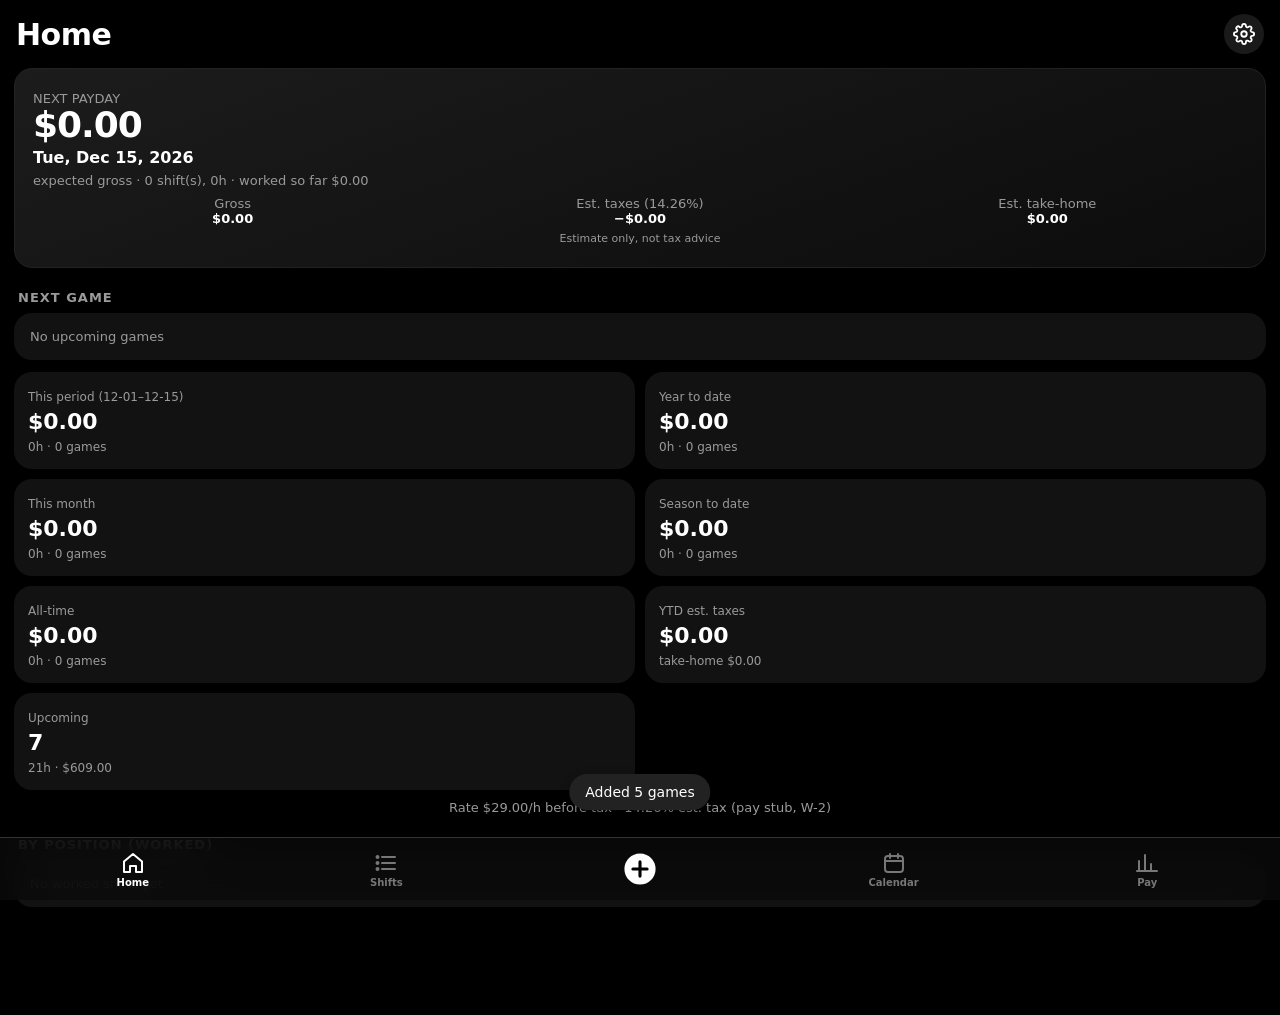
==== gigs/index.html @ 2c41cd63 "Smaller payday amount" ====
<!DOCTYPE html><html lang="en"><head><meta charset="utf-8">
<meta name="viewport" content="width=device-width,initial-scale=1,viewport-fit=cover">
<meta name="apple-mobile-web-app-capable" content="yes"><meta name="mobile-web-app-capable" content="yes">
<meta name="apple-mobile-web-app-status-bar-style" content="black-translucent"><meta name="apple-mobile-web-app-title" content="Clocked">
<meta name="format-detection" content="telephone=no">
<meta name="theme-color" content="#000000"><title>Clocked</title>
<link rel="apple-touch-icon" sizes="180x180" href="[data-uri]">
<link rel="icon" type="image/png" href="[data-uri]">
<style>
:root{--bg:#000;--card:#121212;--card2:#1a1a1a;--line:#2c2c2c;--cy:#fff;--tx:#fff;--mut:#9a9a9a;--yel:#d0d0d0;--gry:#555;--grn:#bbb;--r:18px}
*{box-sizing:border-box;-webkit-tap-highlight-color:transparent}
html{background:#000}
body{margin:0;background:var(--bg);color:var(--tx);font-family:-apple-system,BlinkMacSystemFont,"SF Pro Text","SF Pro Display","Helvetica Neue",system-ui,sans-serif;-webkit-font-smoothing:antialiased;
 padding:calc(env(safe-area-inset-top) + 6px) calc(env(safe-area-inset-right) + 14px) calc(env(safe-area-inset-bottom) + 96px) calc(env(safe-area-inset-left) + 14px);overscroll-behavior-y:none}
header{display:flex;align-items:center;justify-content:space-between;margin:8px 2px 14px}
h1{font-size:30px;font-weight:800;letter-spacing:-.5px;margin:0}
h2{font-size:13px;color:var(--mut);margin:22px 4px 8px;text-transform:uppercase;letter-spacing:1px;font-weight:600}
.card{background:var(--card);border-radius:var(--r);padding:16px;margin-bottom:12px}
button{font:inherit;font-weight:600;border:0;border-radius:12px;min-height:46px;padding:0 14px;background:var(--card2);color:var(--tx);cursor:pointer}
button:active{opacity:.7}
button.pri,button.on{background:#fff;color:#000}button.dng{background:#3a3a3a}
.icb{min-height:40px;width:40px;padding:0;border-radius:20px;display:grid;place-items:center;background:var(--card2)}
.row{display:flex;gap:8px;align-items:center;flex-wrap:wrap}.row>*{flex:1}
input,select,textarea{font:inherit;font-size:17px;width:100%;min-height:46px;border-radius:12px;border:1px solid var(--line);background:#0b0b0b;color:var(--tx);padding:0 12px;-webkit-appearance:none;appearance:none}
input[type=checkbox]{-webkit-appearance:checkbox;appearance:auto}
textarea{min-height:70px;padding:10px}
label{font-size:12px;color:var(--mut);display:block;margin:10px 2px 4px}
.big{font-size:36px;font-weight:800;letter-spacing:-1px;font-variant-numeric:tabular-nums;line-height:1.05}
.sub{color:var(--mut);font-size:13px}
.hero{padding:22px 18px;background:linear-gradient(160deg,#1c1c1c,#0c0c0c);border:1px solid #222}
.grid{display:grid;grid-template-columns:1fr 1fr;gap:10px}
.stat{background:var(--card);border-radius:var(--r);padding:14px}.stat b{display:block;font-size:22px;margin:4px 0 2px;font-variant-numeric:tabular-nums}.stat span{font-size:12px;color:var(--mut)}
.flag{color:var(--yel);font-size:12px;font-weight:700;margin-top:4px}
.tm{display:inline-flex;align-items:center;gap:6px;font-weight:700}
.lg{width:28px;height:28px;display:inline-grid;place-items:center;flex:none}
.lg img{width:28px;height:28px;object-fit:contain}
.lg.big2,.lg.big2 img{width:44px;height:44px}
.badge{display:inline-grid;place-items:center;width:100%;height:100%;border-radius:50%;border:1.5px solid #fff;font-size:9px;font-weight:800;letter-spacing:-.3px}
.lg.big2 .badge{font-size:13px}
.match{display:flex;align-items:center;justify-content:space-between;gap:8px;margin:12px 0}
.match .side{display:flex;flex-direction:column;align-items:center;gap:6px;flex:1;font-weight:700}
.match .at{color:var(--mut);font-size:15px}
/* swipe rows */
.swr{position:relative;border-radius:16px;overflow:hidden;margin:0 0 10px;background:#2a2a2a}
.swa{position:absolute;inset:0 0 0 auto;display:flex}
.swa button{border-radius:0;min-height:100%;width:80px}
.swa .ed{background:#5a5a5a;color:#fff}.swa .dl{background:#fff;color:#000}
.swf{position:relative;background:var(--card);padding:14px;transition:transform .25s cubic-bezier(.2,.8,.2,1);touch-action:pan-y;border-left:4px solid var(--gry)}
.swf.w{border-left-color:#fff}.swf.u{border-left-color:#777}
.swf.drag{transition:none}
.seg{display:flex;background:var(--card);border-radius:12px;padding:3px;gap:3px;margin-bottom:12px}
.seg button{flex:1;min-height:36px;border-radius:9px;background:transparent;font-size:14px}.seg button.on{background:#fff;color:#000}
/* nav */
nav{position:fixed;left:0;right:0;bottom:0;display:flex;justify-content:space-around;padding:6px calc(env(safe-area-inset-right) + 6px) calc(env(safe-area-inset-bottom) + 6px) calc(env(safe-area-inset-left) + 6px);
 background:rgba(10,10,10,.82);-webkit-backdrop-filter:saturate(180%) blur(20px);backdrop-filter:saturate(180%) blur(20px);border-top:.5px solid #333;z-index:10}
nav button{flex:1;background:none;min-height:50px;display:flex;flex-direction:column;align-items:center;justify-content:center;gap:2px;font-size:10px;font-weight:600;color:#777;padding:0}
nav button svg{width:24px;height:24px}
nav button.on{color:#fff;background:none}
nav button.add svg{width:34px;height:34px;color:#fff}
.view{animation:fade .28s ease}
@keyframes fade{from{opacity:0;transform:translateY(8px)}to{opacity:1;transform:none}}
.hide{display:none}
/* calendar */
.cal{display:grid;grid-template-columns:repeat(7,1fr);gap:4px;text-align:center}
.cal .dw{font-size:11px;color:var(--mut);padding:4px 0}
.cal .d{aspect-ratio:1;border-radius:12px;display:flex;flex-direction:column;align-items:center;justify-content:center;font-size:15px;min-height:0;padding:0;background:transparent;font-weight:500}
.cal .d.o{color:#444}.cal .d.t{border:1px solid #fff}.cal .d.sel{background:#fff;color:#000}
.dots{display:flex;gap:3px;height:6px;margin-top:3px}.dots i{width:5px;height:5px;border-radius:50%;background:#fff}.dots i.p{background:#777}
.cal .d.sel .dots i{background:#000}
.pd{font-size:9px;color:var(--mut);height:6px;line-height:6px}
.chart svg{width:100%;height:auto;display:block}
</style></head><body>
<header><h1 id="ttl">Home</h1><button class="icb" id="gear" aria-label="Settings"><svg width="22" height="22" viewBox="0 0 24 24" fill="none" stroke="currentColor" stroke-width="2"><circle cx="12" cy="12" r="3"/><path d="M19.4 15a1.65 1.65 0 0 0 .33 1.82l.06.06a2 2 0 1 1-2.83 2.83l-.06-.06a1.65 1.65 0 0 0-1.82-.33 1.65 1.65 0 0 0-1 1.51V21a2 2 0 1 1-4 0v-.09A1.65 1.65 0 0 0 9 19.4a1.65 1.65 0 0 0-1.82.33l-.06.06a2 2 0 1 1-2.83-2.83l.06-.06A1.65 1.65 0 0 0 4.6 15a1.65 1.65 0 0 0-1.51-1H3a2 2 0 1 1 0-4h.09A1.65 1.65 0 0 0 4.6 9a1.65 1.65 0 0 0-.33-1.82l-.06-.06a2 2 0 1 1 2.83-2.83l.06.06A1.65 1.65 0 0 0 9 4.6a1.65 1.65 0 0 0 1-1.51V3a2 2 0 1 1 4 0v.09a1.65 1.65 0 0 0 1 1.51 1.65 1.65 0 0 0 1.82-.33l.06-.06a2 2 0 1 1 2.83 2.83l-.06.06A1.65 1.65 0 0 0 19.4 9a1.65 1.65 0 0 0 1.51 1H21a2 2 0 1 1 0 4h-.09a1.65 1.65 0 0 0-1.51 1z"/></svg></button></header>
<div id="v-dash" class="view"></div><div id="v-shifts" class="view hide"></div><div id="v-form" class="view hide"></div><div id="v-cal" class="view hide"></div><div id="v-pay" class="view hide"></div><div id="v-set" class="view hide"></div>
<nav>
<button data-v="dash" class="on" aria-label="Home"><svg viewBox="0 0 24 24" fill="none" stroke="currentColor" stroke-width="2" stroke-linejoin="round"><path d="M3 10.5 12 3l9 7.5V21h-6v-6H9v6H3z"/></svg>Home</button>
<button data-v="shifts" aria-label="Shifts"><svg viewBox="0 0 24 24" fill="none" stroke="currentColor" stroke-width="2" stroke-linecap="round"><path d="M8 6h13M8 12h13M8 18h13"/><circle cx="3.5" cy="6" r="1"/><circle cx="3.5" cy="12" r="1"/><circle cx="3.5" cy="18" r="1"/></svg>Shifts</button>
<button data-v="form" class="add" aria-label="Add shift"><svg viewBox="0 0 24 24" fill="currentColor"><circle cx="12" cy="12" r="11"/><path d="M12 7v10M7 12h10" stroke="#000" stroke-width="2.2" stroke-linecap="round"/></svg></button>
<button data-v="cal" aria-label="Calendar"><svg viewBox="0 0 24 24" fill="none" stroke="currentColor" stroke-width="2" stroke-linecap="round"><rect x="3" y="5" width="18" height="16" rx="3"/><path d="M3 10h18M8 3v4M16 3v4"/></svg>Calendar</button>
<button data-v="pay" aria-label="Pay"><svg viewBox="0 0 24 24" fill="none" stroke="currentColor" stroke-width="2" stroke-linecap="round"><path d="M4 20V10M10 20V4M16 20v-7M22 20H2"/></svg>Pay</button>
</nav>
<script>
/*LOGIC-START*/
const TEAMS=["ANA","BOS","BUF","CAR","CBJ","CGY","CHI","COL","DAL","DET","EDM","FLA","LAK","MIN","MTL","NJD","NSH","NYI","NYR","OTT","PHI","PIT","SEA","SJS","STL","TBL","TOR","UTA","VAN","VGK","WPG","WSH"];
const DEF_SET={rate:29,tax:0,taxMode:"stub",stubRate:14.26,payType:"W2",fedRate:12,fica:true,paRate:3.07,localRate:1,split:15,seasonStart:10,seasonEnd:6,positions:["SAV","EA","Scorer","Spotter","Other"]};
const pad=n=>String(n).padStart(2,"0");
const ymd=d=>d.getFullYear()+"-"+pad(d.getMonth()+1)+"-"+pad(d.getDate());
const parseD=s=>{const[a,b,c]=s.split("-").map(Number);return new Date(a,b-1,c)};
const lastDay=(y,m)=>new Date(y,m+1,0).getDate(); // m 0-based
// payday on 15th, and on 30th (or last day if month shorter, i.e. Feb)
const secondPay=(y,m)=>Math.min(30,lastDay(y,m));
function hoursOf(s){
  if(s.hours!==""&&s.hours!=null&&!isNaN(+s.hours))return +s.hours;
  if(s.start&&s.end){const[a,b]=s.start.split(":").map(Number),[c,d]=s.end.split(":").map(Number);let m=(c*60+d)-(a*60+b);if(m<0)m+=1440;return m/60}
  return 0;
}
const grossOf=(s,set)=>hoursOf(s)*(s.rate!=null&&s.rate!==""?+s.rate:set.rate);
// period for a shift date: days 1..split -> paid on 15th; split+1..end -> paid on 30th/last day
function periodFor(dateStr,set){
  const d=parseD(dateStr),y=d.getFullYear(),m=d.getMonth(),day=d.getDate(),sp=Math.min(set.split,lastDay(y,m)-1);
  if(day<=sp)return{key:`${y}-${pad(m+1)}-A`,start:`${y}-${pad(m+1)}-01`,end:`${y}-${pad(m+1)}-${pad(sp)}`,payday:`${y}-${pad(m+1)}-15`};
  return{key:`${y}-${pad(m+1)}-B`,start:`${y}-${pad(m+1)}-${pad(sp+1)}`,end:`${y}-${pad(m+1)}-${pad(lastDay(y,m))}`,payday:`${y}-${pad(m+1)}-${pad(secondPay(y,m))}`};
}
function nextPayday(todayStr){
  const t=parseD(todayStr);let y=t.getFullYear(),m=t.getMonth();
  for(let i=0;i<3;i++){for(const dd of[15,secondPay(y,m)]){const s=`${y}-${pad(m+1)}-${pad(dd)}`;if(s>=todayStr)return s}m++;if(m>11){m=0;y++}}
}
function seasonRange(todayStr,set){
  const t=parseD(todayStr),y=t.getFullYear(),mo=t.getMonth()+1,sy=mo>=set.seasonStart?y:y-1;
  const ey=set.seasonEnd<set.seasonStart?sy+1:sy;
  return{start:`${sy}-${pad(set.seasonStart)}-01`,end:`${ey}-${pad(set.seasonEnd)}-${pad(lastDay(ey,set.seasonEnd-1))}`};
}
function sum(shifts,set,f){let h=0,g=0,n=0;for(const s of shifts)if(f(s)){h+=hoursOf(s);g+=grossOf(s,set);n++}return{h,g,n}}
function totals(shifts,set,todayStr){
  const worked=shifts.filter(s=>s.status==="worked"),np=nextPayday(todayStr);
  const owedFor=p=>sum(shifts,set,s=>periodFor(s.date,set).payday===p); // includes upcoming planned
  const cur=periodFor(todayStr,set),mon=todayStr.slice(0,7),sr=seasonRange(todayStr,set);
  const byPos={};for(const s of worked){const k=s.position||"?";byPos[k]=byPos[k]||{h:0,g:0,n:0};byPos[k].h+=hoursOf(s);byPos[k].g+=grossOf(s,set);byPos[k].n++}
  return{nextPayday:np,nextPay:owedFor(np),nextPayWorked:sum(worked,set,s=>periodFor(s.date,set).payday===np),
    period:sum(worked,set,s=>periodFor(s.date,set).key===cur.key),periodInfo:cur,
    month:sum(worked,set,s=>s.date.startsWith(mon)),season:sum(worked,set,s=>s.date>=sr.start&&s.date<=sr.end),
    all:sum(worked,set,()=>true),upcoming:sum(shifts,set,s=>s.status!=="worked"),byPos,seasonRange:sr};
}
function csvEsc(v){v=v==null?"":String(v);return/[",\n]/.test(v)?'"'+v.replace(/"/g,'""')+'"':v}
const COLS=["id","date","away","home","position","mode","start","end","hours","rate","status","confirm","notes"];
function toCSV(shifts){return[COLS.join(",")].concat(shifts.map(s=>COLS.map(c=>csvEsc(s[c])).join(","))).join("\n")}
function parseCSV(t){const rows=[];let r=[],f="",q=false;for(let i=0;i<t.length;i++){const c=t[i];
  if(q){if(c=='"'){if(t[i+1]=='"'){f+='"';i++}else q=false}else f+=c}
  else if(c=='"')q=true;else if(c==","){r.push(f);f=""}else if(c=="\n"||c=="\r"){if(c=="\r"&&t[i+1]=="\n")i++;r.push(f);rows.push(r);r=[];f=""}else f+=c}
  if(f||r.length){r.push(f);rows.push(r)}
  const h=rows.shift()||[];return rows.filter(x=>x.length>1).map(x=>{const o={};h.forEach((k,i)=>o[k]=x[i]??"");o.confirm=o.confirm==="true";return o})}
const TEAM_NAMES={ANA:"Anaheim",BOS:"Boston",BUF:"Buffalo",CAR:"Carolina",CBJ:"Columbus",CGY:"Calgary",CHI:"Chicago",COL:"Colorado",DAL:"Dallas",DET:"Detroit",EDM:"Edmonton",FLA:"Florida",LAK:"Los Angeles",MIN:"Minnesota",MTL:"Montréal",NJD:"New Jersey",NSH:"Nashville",NYI:"NY Islanders",NYR:"NY Rangers",OTT:"Ottawa",PHI:"Philadelphia",PIT:"Pittsburgh",SEA:"Seattle",SJS:"San Jose",STL:"St. Louis",TBL:"Tampa Bay",TOR:"Toronto",UTA:"Utah",VAN:"Vancouver",VGK:"Vegas",WPG:"Winnipeg",WSH:"Washington"};
const logoURL=a=>TEAM_NAMES[a]?`https://assets.nhle.com/logos/nhl/svg/${a}_dark.svg`:"";
function ytd(shifts,set,todayStr){const y=todayStr.slice(0,4);return sum(shifts,set,s=>s.status==="worked"&&s.date.startsWith(y)&&s.date<=todayStr)}
// earnings series: mode "period" (by payday) or "month"; includes planned flagged separately
function series(shifts,set,mode){const m={};for(const s of shifts){if(!s.date)continue;const k=mode==="month"?s.date.slice(0,7):periodFor(s.date,set).payday;
 m[k]=m[k]||{k,w:0,p:0};if(s.status==="worked")m[k].w+=grossOf(s,set);else m[k].p+=grossOf(s,set)}
 return Object.values(m).sort((a,b)=>a.k.localeCompare(b.k))}
function nextGame(shifts,todayStr){return shifts.filter(s=>s.status!=="worked"&&s.date>=todayStr).sort((a,b)=>(a.date+(a.start||"")).localeCompare(b.date+(b.start||"")))[0]||null}
function posFor(role){const r=(role||"").toLowerCase();if(r.includes("shot attempts"))return r.includes("home")?"SA-H":r.includes("visitor")||r.includes("away")?"SA-V":"SA";if(r.includes("event analyst"))return"EA";if(r.includes("video")||r.includes("sav"))return"SAV";if(r.includes("scor"))return"Scorer";return"Other"}
function gameToShift(g){const[h,m]=(g.time||"").split(":").map(Number),tt=g.time?((h%12||12)+":"+pad(m)+(h<12?" AM":" PM")+" ET start. "):"";
 return{id:g.id,date:g.date,away:g.away,home:g.home,position:posFor(g.role),mode:g.remote===false?"In-person":"Remote",start:g.time||"",end:"",hours:String(g.estHours??3),status:"upcoming",confirm:g.needsConfirm!==false,
 notes:tt+(g.needsConfirm!==false?"Hours estimated – confirm. ":"")+(g.role||"")+(g.gameNumber?" (Game #"+g.gameNumber+")":"")}}
// merge schedule games: skip ids already imported (deleted/edited stay as user left them) and same date+away+home already present
function mergeSchedule(shifts,imported,games){shifts=shifts.slice();imported=imported.slice();let added=0;
 for(const g of games||[]){if(!g||!g.id||imported.includes(g.id))continue;imported.push(g.id);
  if(shifts.some(s=>s.id===g.id||(s.date===g.date&&s.home===g.home&&s.away===g.away)))continue;shifts.push(gameToShift(g));added++}
 return{shifts,imported,added}}
function taxRate(set){const n=k=>+set[k]||0;if(set.taxMode!=="detailed")return n("stubRate");
 const fica=set.fica===false?0:(set.payType==="1099"?15.3*0.9235:7.65);return n("fedRate")+n("paRate")+n("localRate")+fica}
function taxEst(g,set){const t=Math.round(g*taxRate(set))/100;return{gross:g,tax:t,net:Math.round((g-t)*100)/100}}
if(typeof module!=="undefined")module.exports={taxRate,taxEst,periodFor,nextPayday,hoursOf,grossOf,totals,seasonRange,toCSV,parseCSV,DEF_SET,TEAMS,TEAM_NAMES,logoURL,ytd,series,nextGame,mergeSchedule,gameToShift,posFor};
/*LOGIC-END*/
if(typeof document!=="undefined"){
const $=s=>document.querySelector(s),$$=s=>document.querySelectorAll(s),money=n=>"$"+n.toFixed(2),money0=n=>"$"+Math.round(n).toLocaleString(),hrs=n=>(Math.round(n*100)/100)+"h";
const esc=v=>String(v==null?"":v).replace(/[&<>"]/g,c=>({"&":"&amp;","<":"&lt;",">":"&gt;",'"':"&quot;"}[c]));
let set=(()=>{const st=JSON.parse(localStorage.getItem("gt_set")||"{}");if(st.stubRate==null&&+st.tax>0)st.stubRate=+st.tax;return Object.assign({},DEF_SET,st)})();
let shifts=JSON.parse(localStorage.getItem("gt_shifts")||"null");
let pays=JSON.parse(localStorage.getItem("gt_pays")||"{}");
if(!shifts){shifts=[
 {id:"s1",date:"2026-11-05",away:"ANA",home:"EDM",position:"SAV",mode:"Remote",start:"20:00",end:"",hours:"3",status:"upcoming",confirm:true,notes:"8:00 PM start. Hours estimated – confirm"},
 {id:"s2",date:"2026-11-08",away:"VGK",home:"BUF",position:"EA",mode:"Remote",start:"15:30",end:"",hours:"3",status:"upcoming",confirm:true,notes:"3:30 PM start. Hours estimated – confirm"}];}
let imported=JSON.parse(localStorage.getItem("gt_imported")||"[]");
const save=()=>{localStorage.setItem("gt_imported",JSON.stringify(imported));localStorage.setItem("gt_shifts",JSON.stringify(shifts));localStorage.setItem("gt_set",JSON.stringify(set));localStorage.setItem("gt_pays",JSON.stringify(pays))};save();
const today=()=>window.__TODAY__||ymd(new Date()),net=g=>taxEst(g,set).net;
const fmtD=s=>parseD(s).toLocaleDateString(undefined,{weekday:"short",month:"short",day:"numeric",year:"numeric"});
const fmtS=s=>parseD(s).toLocaleDateString(undefined,{weekday:"short",month:"short",day:"numeric"});
const t12=t=>{if(!t)return"";let[h,m]=t.split(":").map(Number);return(h%12||12)+":"+pad(m)+(h<12?" AM":" PM")};
// team logo with text-badge fallback (onerror swaps to badge)
const logo=(a,big)=>{if(!a)return"";const u=logoURL(a);return `<span class="lg${big?" big2":""}">${u?`<img src="${u}" alt="${esc(a)}" loading="lazy" onerror="this.outerHTML='<span class=badge>${esc(a)}</span>'">`:`<span class="badge">${esc(a)}</span>`}</span>`};
const matchup=s=>(s.away||s.home)?`<span class="tm">${logo(s.away)}${esc(s.away||"—")}</span> <span class="sub">@</span> <span class="tm">${logo(s.home)}${esc(s.home||"—")}</span>`:"<b>Shift</b>";
const TITLES={dash:"Home",shifts:"Shifts",form:"Shift",cal:"Calendar",pay:"Pay",set:"Settings"};
let view="dash",filt="upcoming",editId=null,chartMode="period",calM=null,calSel=null;
function show(v){view=v;$$(".view").forEach(e=>e.classList.add("hide"));const el=$("#v-"+v);el.classList.remove("hide");el.style.animation="none";el.offsetHeight;el.style.animation="";
 $("#ttl").textContent=TITLES[v];$$("nav button").forEach(b=>b.classList.toggle("on",b.dataset.v==v&&v!="form"));render();scrollTo(0,0)}
$$("nav button").forEach(b=>b.onclick=()=>{if(b.dataset.v=="form")editId=null;show(b.dataset.v)});
$("#gear").onclick=()=>show("set");
const netLine=g=>"",aside=()=>set.payType==="1099"?"Set aside":"Est. taxes",
 taxBox=g=>{const e=taxEst(g,set);return `<div class="row taxbox" style="margin-top:8px;font-size:13px;text-align:center"><div><div class="sub">Gross</div><b>${money(e.gross)}</b></div><div><div class="sub">${aside()} (${+taxRate(set).toFixed(2)}%)</div><b>−${money(e.tax)}</b></div><div><div class="sub">Est. take-home</div><b>${money(e.net)}</b></div></div>`},
 DISC='<div class="sub" style="text-align:center;font-size:11px;margin-top:6px">Estimate only, not tax advice</div>';
// shift row with swipe-left to reveal Edit/Delete; tap the row toggles it too
function shiftRow(s){return `<div class="swr" data-id="${esc(s.id)}"><div class="swa"><button class="ed" data-e="${esc(s.id)}">Edit</button><button class="dl" data-d="${esc(s.id)}">Delete</button></div>
 <div class="swf ${s.status=="worked"?"w":"u"}" role="button" tabindex="0" aria-label="Shift actions"><div class="row"><div style="flex:3">${matchup(s)}</div><b style="text-align:right;flex:1">${money(grossOf(s,set))}</b></div>
 <div class="sub" style="margin-top:6px">${fmtD(s.date)}${s.start?" · "+t12(s.start):""} · ${esc(s.position)} · ${esc(s.mode)} · ${hrs(hoursOf(s))}</div>
 ${s.confirm?'<div class="flag">⚠ hours estimated – confirm</div>':""}${s.notes?`<div class="sub" style="margin-top:4px">${esc(s.notes)}</div>`:""}
 <div class="row" style="margin-top:10px">${s.status!="worked"?`<button class="pri" data-w="${esc(s.id)}">Mark worked</button>`:`<button data-u="${esc(s.id)}">Undo worked</button>`}</div></div></div>`}
function bindRows(root){
 root.querySelectorAll(".swr").forEach(w=>{const f=w.querySelector(".swf"),W=160;let x0=0,y0=0,dx=0,drag=false,open=false,lock=null;
  const setX=x=>f.style.transform=`translateX(${x}px)`;
  const close=()=>{open=false;setX(0)};w._close=close;
  f.addEventListener("touchstart",e=>{x0=e.touches[0].clientX;y0=e.touches[0].clientY;dx=0;lock=null;drag=true;f.classList.add("drag")},{passive:true});
  f.addEventListener("touchmove",e=>{if(!drag)return;const mx=e.touches[0].clientX-x0,my=e.touches[0].clientY-y0;
   if(lock==null&&(Math.abs(mx)>6||Math.abs(my)>6))lock=Math.abs(mx)>Math.abs(my)?"x":"y";if(lock!=="x")return;
   dx=mx;setX(Math.max(-W-30,Math.min(0,(open?-W:0)+dx)))},{passive:true});
  f.addEventListener("touchend",()=>{drag=false;f.classList.remove("drag");if(lock!=="x")return;const p=(open?-W:0)+dx;open=p<-W/2;setX(open?-W:0);f._sw=Date.now()});
  const tog=e=>{if(e.target.closest("button"))return;if(f._sw&&Date.now()-f._sw<400)return;root.querySelectorAll(".swr").forEach(o=>o!==w&&o._close&&o._close());open=!open;setX(open?-W:0)};
  f.addEventListener("click",tog);f.addEventListener("keydown",e=>{if(e.key=="Enter"||e.key==" "){e.preventDefault();tog(e)}});
 });
 root.querySelectorAll("[data-w]").forEach(b=>b.onclick=()=>{const s=shifts.find(x=>x.id==b.dataset.w);s.status="worked";save();editId=s.id;if(s.confirm)show("form");else render()});
 root.querySelectorAll("[data-u]").forEach(b=>b.onclick=()=>{shifts.find(x=>x.id==b.dataset.u).status="upcoming";save();render()});
 root.querySelectorAll("[data-e]").forEach(b=>b.onclick=()=>{editId=b.dataset.e;show("form")});
 root.querySelectorAll("[data-d]").forEach(b=>b.onclick=()=>{if(confirm("Delete this shift?")){shifts=shifts.filter(x=>x.id!=b.dataset.d);save();render()}});
}
function chartSVG(mode){
 const data=series(shifts,set,mode).slice(-8);if(!data.length)return '<div class="sub">No earnings yet</div>';
 const W=340,H=180,P=22,max=Math.max(...data.map(d=>d.w+d.p),1),bw=(W-P)/data.length,tod=today();
 const lbl=d=>mode=="month"?parseD(d.k+"-01").toLocaleDateString(undefined,{month:"short"}):parseD(d.k).toLocaleDateString(undefined,{month:"numeric",day:"numeric"});
 let g=`<svg viewBox="0 0 ${W} ${H+34}" role="img" aria-label="Earnings chart">`;
 [0,.5,1].forEach(f=>{const y=H-f*(H-20);g+=`<line x1="${P}" x2="${W}" y1="${y}" y2="${y}" stroke="#2a2a2a"/><text x="0" y="${y+3}" fill="#777" font-size="9">${f?"$"+Math.round(max*f):""}</text>`});
 data.forEach((d,i)=>{const w=Math.min(bw*.64,44),x=P+i*bw+(bw-w)/2,hw=(d.w/max)*(H-20),hp=(d.p/max)*(H-20);
  g+=`<rect x="${x}" y="${H-hw}" width="${w}" height="${hw}" rx="4" fill="#fff"/>`;
  if(hp)g+=`<rect x="${x}" y="${H-hw-hp}" width="${w}" height="${hp}" rx="4" fill="none" stroke="#888" stroke-dasharray="3 2"/>`;
  g+=`<text x="${x+w/2}" y="${H-hw-hp-5}" fill="#ccc" font-size="9" text-anchor="middle">${money0(d.w+d.p)}</text><text x="${x+w/2}" y="${H+14}" fill="#999" font-size="10" text-anchor="middle">${lbl(d)}</text>`});
 return g+`<rect x="${P}" y="${H+22}" width="9" height="9" rx="2" fill="#fff"/><text x="${P+14}" y="${H+30}" fill="#999" font-size="10">Worked</text><rect x="${P+70}" y="${H+22}" width="9" height="9" rx="2" fill="none" stroke="#888" stroke-dasharray="2 2"/><text x="${P+84}" y="${H+30}" fill="#999" font-size="10">Planned</text></svg>`}
function render(){
 const T=totals(shifts,set,today()),Y=ytd(shifts,set,today());
 if(view=="dash"){
  const ng=nextGame(shifts,today());
  const pos=Object.entries(T.byPos).map(([k,v])=>`<div class="row" style="padding:6px 0"><span>${esc(k)}</span><span class="sub">${v.n} · ${hrs(v.h)}</span><span style="text-align:right">${money(v.g)}</span></div>`).join("")||'<div class="sub">No worked shifts yet</div>';
  $("#v-dash").innerHTML=`<div class="card hero"><div class="sub">NEXT PAYDAY</div><div class="big">${money(T.nextPay.g)}</div>
  <div style="font-weight:600;margin-top:4px">${fmtD(T.nextPayday)}</div>
  <div class="sub" style="margin-top:6px">expected gross${netLine(T.nextPay.g)} · ${T.nextPay.n} shift(s), ${hrs(T.nextPay.h)} · worked so far ${money(T.nextPayWorked.g)}</div>${taxBox(T.nextPay.g)}${DISC}</div>
  <h2>Next game</h2>${ng?`<div class="card" id="ngc" style="cursor:pointer"><div class="match"><div class="side">${logo(ng.away,1)}<span>${esc(ng.away||"—")}</span></div><div class="at">@</div><div class="side">${logo(ng.home,1)}<span>${esc(ng.home||"—")}</span></div></div>
   <div class="row"><div><div style="font-weight:600">${fmtS(ng.date)}${ng.start?" · "+t12(ng.start):""}</div><div class="sub">${esc(ng.position)} · ${esc(ng.mode)} · ${hrs(hoursOf(ng))}</div></div><div style="text-align:right"><div style="font-size:22px;font-weight:700">${money(grossOf(ng,set))}</div><div class="sub">est. pay</div></div></div>
   ${ng.confirm?'<div class="flag">⚠ hours estimated – confirm</div>':""}</div>`:'<div class="card sub">No upcoming games</div>'}
  <div class="grid">
  <div class="stat"><span>This period (${T.periodInfo.start.slice(5)}–${T.periodInfo.end.slice(5)})</span><b>${money(T.period.g)}</b><span>${hrs(T.period.h)} · ${T.period.n} games</span></div>
  <div class="stat"><span>Year to date</span><b>${money(Y.g)}</b><span>${hrs(Y.h)} · ${Y.n} games</span></div>
  <div class="stat"><span>This month</span><b>${money(T.month.g)}</b><span>${hrs(T.month.h)} · ${T.month.n} games</span></div>
  <div class="stat"><span>Season to date</span><b>${money(T.season.g)}</b><span>${hrs(T.season.h)} · ${T.season.n} games</span></div>
  <div class="stat"><span>All-time</span><b>${money(T.all.g)}</b><span>${hrs(T.all.h)} · ${T.all.n} games</span></div>
  <div class="stat"><span>YTD ${set.payType==="1099"?"to set aside":"est. taxes"}</span><b>${money(taxEst(Y.g,set).tax)}</b><span>take-home ${money(taxEst(Y.g,set).net)}</span></div>
  <div class="stat"><span>Upcoming</span><b>${T.upcoming.n}</b><span>${hrs(T.upcoming.h)} · ${money(T.upcoming.g)}</span></div></div>
  <div class="sub" style="text-align:center;margin-top:10px">Rate ${money(+set.rate)}/h before tax · ${+taxRate(set).toFixed(2)}% est. tax (${set.taxMode==="detailed"?"detailed":"pay stub"}, ${set.payType==="1099"?"1099":"W-2"})</div>
  <h2>By position (worked)</h2><div class="card">${pos}</div>`;
  if(ng)$("#ngc").onclick=()=>{editId=ng.id;show("form")};
 }
 if(view=="shifts"){
  const list=shifts.filter(s=>filt=="all"||(filt=="worked")==(s.status=="worked")).sort((a,b)=>(a.date+a.start).localeCompare(b.date+b.start)*(filt=="upcoming"?1:-1));
  $("#v-shifts").innerHTML=`<div class="seg"><button data-f="upcoming">Upcoming</button><button data-f="worked">Worked</button><button data-f="all">All</button></div>
  <div class="sub" style="margin:0 4px 10px">Swipe left (or tap) a shift for Edit / Delete</div>`+(list.map(shiftRow).join("")||'<div class="sub card">Nothing here</div>');
  $$("[data-f]").forEach(b=>{b.classList.toggle("on",b.dataset.f==filt);b.onclick=()=>{filt=b.dataset.f;render()}});
  bindRows($("#v-shifts"));
 }
 if(view=="cal"){
  if(!calM)calM=today().slice(0,7);const[y,m]=calM.split("-").map(Number),first=new Date(y,m-1,1).getDay(),nd=lastDay(y,m-1),tod=today();
  const by={};shifts.forEach(s=>(by[s.date]=by[s.date]||[]).push(s));
  let cells=["S","M","T","W","T","F","S"].map(d=>`<div class="dw">${d}</div>`).join("");
  for(let i=0;i<first;i++)cells+="<div></div>";
  for(let d=1;d<=nd;d++){const k=`${y}-${pad(m)}-${pad(d)}`,ss=by[k]||[],isPay=d==15||d==secondPay(y,m-1);
   cells+=`<button class="d${k==tod?" t":""}${k==calSel?" sel":""}" data-day="${k}" aria-label="${k}${ss.length?", "+ss.length+" shift(s)":""}">${d}<span class="dots">${ss.slice(0,3).map(s=>`<i class="${s.status=="worked"?"":"p"}"></i>`).join("")}</span>${isPay?'<span class="pd">$</span>':'<span class="pd"></span>'}</button>`}
  const sel=calSel&&by[calSel]||[];
  $("#v-cal").innerHTML=`<div class="card"><div class="row" style="margin-bottom:10px"><button class="icb" style="flex:0 0 40px" id="cp" aria-label="Previous month">‹</button><b style="text-align:center;font-size:17px">${new Date(y,m-1,1).toLocaleDateString(undefined,{month:"long",year:"numeric"})}</b><button class="icb" style="flex:0 0 40px" id="cn" aria-label="Next month">›</button></div>
  <div class="cal">${cells}</div><div class="sub" style="margin-top:10px">● worked &nbsp; <span style="color:#777">●</span> upcoming &nbsp; $ payday</div></div>
  ${calSel?`<h2>${fmtD(calSel)}</h2>`+(sel.map(shiftRow).join("")||'<div class="card sub">No shifts this day</div>'):""}`;
  const mv=n=>{const d=new Date(y,m-1+n,1);calM=ymd(d).slice(0,7);render()};$("#cp").onclick=()=>mv(-1);$("#cn").onclick=()=>mv(1);
  $$("[data-day]").forEach(b=>b.onclick=()=>{calSel=b.dataset.day;render()});
  bindRows($("#v-cal"));
 }
 if(view=="form"){
  const s=shifts.find(x=>x.id==editId)||{date:calSel||today(),away:"",home:"",position:set.positions[0],mode:"Remote",start:"",end:"",hours:"",status:"upcoming",confirm:false,notes:""};
  const opt=(arr,v)=>arr.map(a=>`<option ${a==v?"selected":""}>${esc(a)}</option>`).join("");
  $("#v-form").innerHTML=`<h2>${editId?"Edit":"Log"} shift</h2><div class="card">
  <label>Date</label><input type="date" id="f-date" value="${esc(s.date)}">
  <div class="row"><div><label>Away</label><select id="f-away"><option value="">—</option>${opt(TEAMS,s.away)}</select></div><b style="flex:0;padding-top:24px">@</b><div><label>Home</label><select id="f-home"><option value="">—</option>${opt(TEAMS,s.home)}</select></div></div>
  <label>Position</label><select id="f-pos">${opt(set.positions,s.position)}</select>
  <label>Location</label><div class="row"><button id="m-r" class="${s.mode=="Remote"?"on":""}">Remote</button><button id="m-i" class="${s.mode!="Remote"?"on":""}">In-person</button></div>
  <div class="row"><div><label>Start</label><input type="time" id="f-start" value="${esc(s.start)}"></div><div><label>End</label><input type="time" id="f-end" value="${esc(s.end)}"></div></div>
  <label>Hours worked (overrides start/end)</label><input type="number" step="0.25" inputmode="decimal" id="f-hours" value="${esc(s.hours)}">
  <label>Status</label><div class="row"><button id="s-u" class="${s.status!="worked"?"on":""}">Upcoming</button><button id="s-w" class="${s.status=="worked"?"on":""}">Worked</button></div>
  <label><input type="checkbox" id="f-conf" style="width:auto;min-height:0" ${s.confirm?"checked":""}> Hours need confirming</label>
  <label>Notes</label><textarea id="f-notes">${esc(s.notes||"")}</textarea>
  <div class="sub" id="f-calc" style="margin-top:8px"></div>
  <div class="row" style="margin-top:12px"><button class="pri" id="f-save">Save</button>${editId?'<button class="dng" id="f-del">Delete</button>':""}</div></div>`;
  let mode=s.mode,st=s.status;
  const calc=()=>{const h=hoursOf({hours:$("#f-hours").value,start:$("#f-start").value,end:$("#f-end").value});$("#f-calc").textContent=`${hrs(h)} × ${money(+set.rate)} = ${money(h*set.rate)} gross${netLine(h*set.rate)}`};
  ["#f-hours","#f-start","#f-end"].forEach(i=>$(i).oninput=calc);calc();
  $("#m-r").onclick=()=>{mode="Remote";$("#m-r").classList.add("on");$("#m-i").classList.remove("on")};
  $("#m-i").onclick=()=>{mode="In-person";$("#m-i").classList.add("on");$("#m-r").classList.remove("on")};
  $("#s-u").onclick=()=>{st="upcoming";$("#s-u").classList.add("on");$("#s-w").classList.remove("on")};
  $("#s-w").onclick=()=>{st="worked";$("#s-w").classList.add("on");$("#s-u").classList.remove("on")};
  $("#f-save").onclick=()=>{const o=Object.assign({},s,{id:s.id||("s"+Date.now()),date:$("#f-date").value,away:$("#f-away").value,home:$("#f-home").value,position:$("#f-pos").value,mode,start:$("#f-start").value,end:$("#f-end").value,hours:$("#f-hours").value,status:st,confirm:$("#f-conf").checked,notes:$("#f-notes").value});
   if(!o.date)return alert("Date required");const i=shifts.findIndex(x=>x.id==o.id);i>=0?shifts[i]=o:shifts.push(o);save();filt=st;show("shifts")};
  if(editId)$("#f-del").onclick=()=>{if(confirm("Delete this shift?")){shifts=shifts.filter(x=>x.id!=editId);save();show("shifts")}};
 }
 if(view=="pay"){
  const map={};for(const s of shifts){const p=periodFor(s.date,set).payday;(map[p]=map[p]||[]).push(s)}
  Object.keys(pays).forEach(p=>map[p]=map[p]||[]);
  $("#v-pay").innerHTML=`<div class="card chart"><div class="seg"><button data-cm="period">Per pay period</button><button data-cm="month">Per month</button></div>${chartSVG(chartMode)}</div><h2>Paydays</h2>${DISC}`+Object.keys(map).sort().reverse().map(p=>{const w=sum(map[p],set,s=>s.status=="worked"),a=sum(map[p],set,()=>true),r=pays[p];
   return `<div class="card" style="border-left:4px solid ${r?"#fff":"#555"}"><div class="row"><b style="flex:2">${fmtD(p)}</b><b style="text-align:right">${money(a.g)}</b></div>
   <div class="sub" style="margin-top:4px">${a.n} shift(s) · ${hrs(a.h)} · worked ${money(w.g)}${netLine(a.g)}</div>${taxBox(a.g)}
   ${r?`<div style="color:var(--grn);margin-top:4px">Received ${money(+r.amount)} · diff vs gross ${money(+r.amount-a.g)} · vs est. take-home ${money(+r.amount-net(a.g))}</div>`:""}
   <div class="row" style="margin-top:10px"><input type="number" step="0.01" inputmode="decimal" placeholder="Actual amount" data-amt="${p}" value="${r?r.amount:""}"><button class="pri" data-rcv="${p}">${r?"Update":"Mark received"}</button>${r?`<button data-clr="${p}">Clear</button>`:""}</div></div>`}).join("");
  $$("[data-cm]").forEach(b=>{b.classList.toggle("on",b.dataset.cm==chartMode);b.onclick=()=>{chartMode=b.dataset.cm;render()}});
  $$("[data-rcv]").forEach(b=>b.onclick=()=>{const v=document.querySelector(`[data-amt="${b.dataset.rcv}"]`).value;if(v==="")return alert("Enter amount");pays[b.dataset.rcv]={amount:+v,at:today()};save();render()});
  $$("[data-clr]").forEach(b=>b.onclick=()=>{delete pays[b.dataset.clr];save();render()});
 }
 if(view=="set"){
  $("#v-set").innerHTML=`<div class="card">
  <label>Hourly rate ($)</label><input type="number" step="0.01" id="c-rate" value="${set.rate}">
  <label>Pay period split: shifts on day 1–N paid on the 15th; N+1–end paid on the 30th (last day in Feb)</label><input type="number" min="1" max="28" id="c-split" value="${set.split}">
  <div class="row"><div><label>Season start month</label><input type="number" min="1" max="12" id="c-ss" value="${set.seasonStart}"></div><div><label>Season end month</label><input type="number" min="1" max="12" id="c-se" value="${set.seasonEnd}"></div></div>
  <label>Positions (comma separated)</label><input id="c-pos" value="${esc(set.positions.join(", "))}">
  <h2 style="margin:16px 0 4px">Taxes</h2>
  <label>Pay type</label><div class="row"><button id="t-w2" class="${set.payType!="1099"?"on":""}">W-2 (taxes withheld)</button><button id="t-99" class="${set.payType=="1099"?"on":""}">1099 (set aside yourself)</button></div>
  <label>Estimate method</label><div class="row"><button id="t-stub" class="${set.taxMode!="detailed"?"on":""}">Pay stub rate</button><button id="t-det" class="${set.taxMode=="detailed"?"on":""}">Detailed</button></div>
  <div id="t-stubf" class="${set.taxMode=="detailed"?"hide":""}"><label>Withholding rate from my pay stub (%) – based on your actual paycheck ($96.17 of $674.25)</label><input type="number" step="0.01" id="c-stub" value="${set.stubRate}"></div>
  <div id="t-detf" class="${set.taxMode!="detailed"?"hide":""}"><label>Federal rate % (marginal – income stacks on your full-time job)</label><input type="number" step="0.5" id="c-fed" value="${set.fedRate}">
  <label><input type="checkbox" id="c-fica" style="width:auto;min-height:0" ${set.fica!==false?"checked":""}> Social Security + Medicare (7.65% W-2; 1099: 15.3% on 92.35%)</label>
  <label>PA state %</label><input type="number" step="0.01" id="c-pa" value="${set.paRate}">
  <label>Local Earned Income Tax % (varies by municipality, e.g. Philadelphia ~3.74%)</label><input type="number" step="0.01" id="c-loc" value="${set.localRate}"></div>
  <div class="sub" style="margin-top:6px">Estimate only, not tax advice.</div>
  <button class="pri" id="c-save" style="width:100%;margin-top:14px">Save settings</button></div>
  <h2>Schedule</h2><div class="card"><button id="b-sync" style="width:100%">Sync schedule</button><div class="sub" id="sync-at" style="margin-top:8px">Last sync: ${set.lastSync?new Date(set.lastSync).toLocaleString():"never"}</div></div>
  <h2>Backup</h2><div class="card"><div class="row"><button id="b-exp">Export CSV</button><button id="b-imp">Import CSV</button></div>
  <input type="file" id="b-file" accept=".csv,text/csv" class="hide"><div class="sub" style="margin-top:8px">Import merges by id (replaces matching shifts).</div></div>`;
  $("#c-save").onclick=()=>{set.rate=+$("#c-rate").value||29;const nv=(id,d)=>{const v=$(id).value;return v===""||isNaN(+v)?d:+v};set.payType=$("#t-99").classList.contains("on")?"1099":"W2";set.taxMode=$("#t-det").classList.contains("on")?"detailed":"stub";
   set.stubRate=nv("#c-stub",14.26);set.fedRate=nv("#c-fed",12);set.fica=$("#c-fica").checked;set.paRate=nv("#c-pa",3.07);set.localRate=nv("#c-loc",1);set.split=Math.min(28,Math.max(1,+$("#c-split").value||15));set.seasonStart=+$("#c-ss").value||10;set.seasonEnd=+$("#c-se").value||6;
   set.positions=$("#c-pos").value.split(",").map(x=>x.trim()).filter(Boolean);save();alert("Saved")};
  $("#b-exp").onclick=()=>{const a=document.createElement("a");a.href=URL.createObjectURL(new Blob([toCSV(shifts)],{type:"text/csv"}));a.download="gigs-"+today()+".csv";a.click()};
  const tg=(a,b,f)=>{$(a).onclick=()=>{$(a).classList.add("on");$(b).classList.remove("on");f&&f()}};
  tg("#t-w2","#t-99");tg("#t-99","#t-w2");tg("#t-stub","#t-det",()=>{$("#t-stubf").classList.remove("hide");$("#t-detf").classList.add("hide")});tg("#t-det","#t-stub",()=>{$("#t-detf").classList.remove("hide");$("#t-stubf").classList.add("hide")});
  $("#b-sync").onclick=()=>syncSchedule(true);
  $("#b-imp").onclick=()=>$("#b-file").click();
  $("#b-file").onchange=e=>{const f=e.target.files[0];if(!f)return;f.text().then(t=>{const rows=parseCSV(t);rows.forEach(r=>{if(!r.id)r.id="s"+Date.now()+Math.random();const i=shifts.findIndex(x=>x.id==r.id);i>=0?shifts[i]=r:shifts.push(r)});save();alert(`Imported ${rows.length} shift(s)`);show("dash")})};
 }
}
function toast(msg){const t=document.createElement("div");t.className="toast";t.textContent=msg;t.style.cssText="position:fixed;left:50%;bottom:90px;transform:translateX(-50%);background:#222;color:#fff;padding:10px 16px;border-radius:20px;font-size:14px;z-index:999;box-shadow:0 4px 12px rgba(0,0,0,.3)";document.body.appendChild(t);setTimeout(()=>t.remove(),2600)}
function syncSchedule(manual){if(typeof fetch!=="function")return Promise.resolve();
 return fetch("schedule.json?t="+Date.now(),{cache:"no-store"}).then(r=>{if(!r.ok)throw 0;return r.json()}).then(d=>{
  const r=mergeSchedule(shifts,imported,d&&d.games);shifts=r.shifts;imported=r.imported;
  for(const s of shifts)if(s.position&&!set.positions.includes(s.position))set.positions.push(s.position);
  set.lastSync=new Date().toISOString();save();render();
  if(r.added)toast(`Added ${r.added} game${r.added>1?"s":""}`);else if(manual)toast("Schedule up to date")}).catch(()=>{if(manual)toast("Sync failed – offline?")})}
window.__sync=syncSchedule;
render();syncSchedule(false);}
</script></body></html>
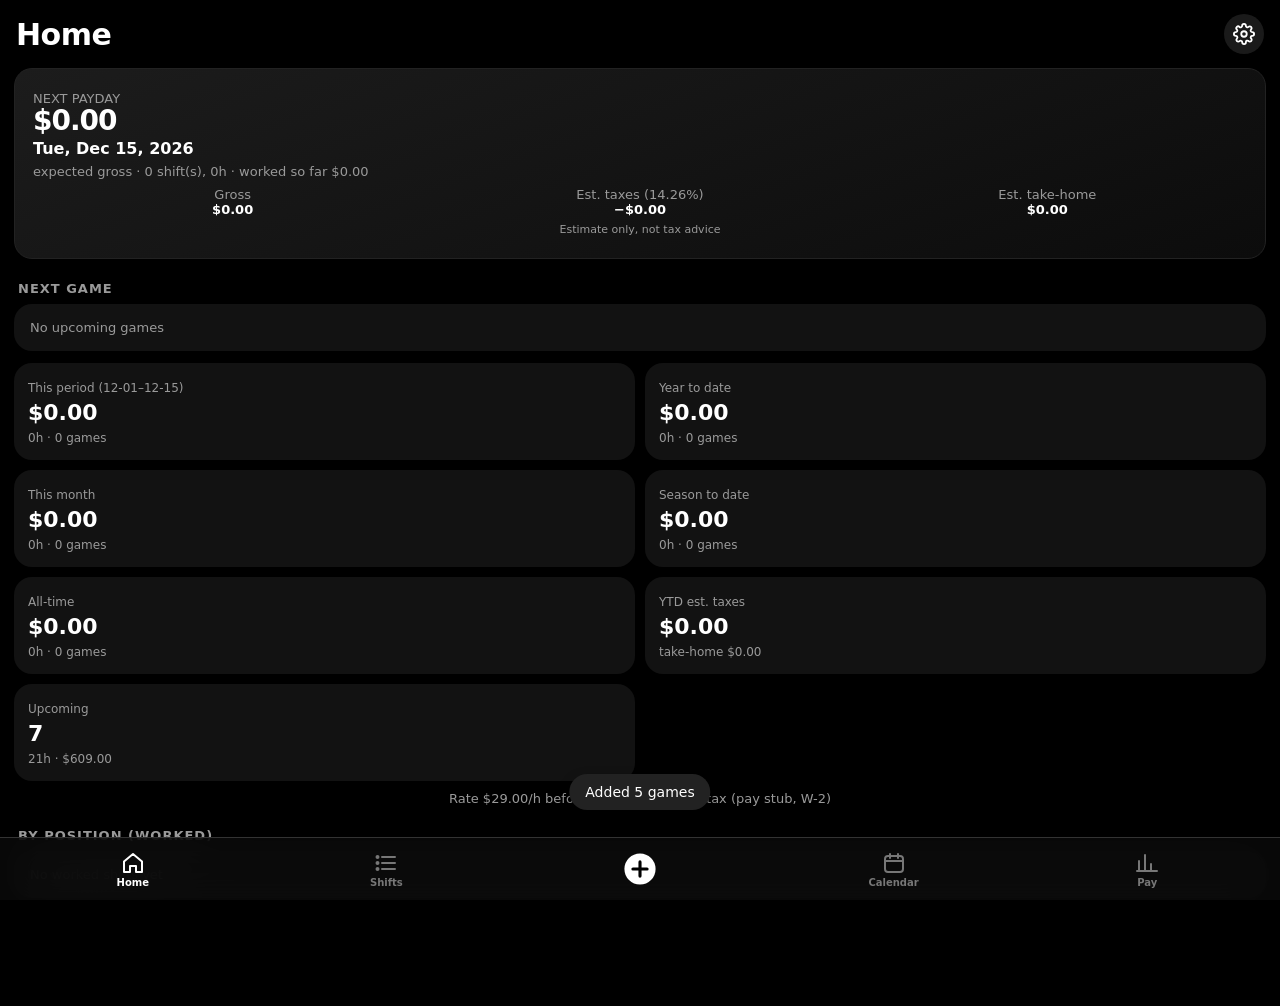
==== commit a0726780: "Even smaller payday amount" ====
--- a/gigs/index.html
+++ b/gigs/index.html
@@ -25,7 +25,7 @@
 input[type=checkbox]{-webkit-appearance:checkbox;appearance:auto}
 textarea{min-height:70px;padding:10px}
 label{font-size:12px;color:var(--mut);display:block;margin:10px 2px 4px}
-.big{font-size:36px;font-weight:800;letter-spacing:-1px;font-variant-numeric:tabular-nums;line-height:1.05}
+.big{font-size:28px;font-weight:800;letter-spacing:-1px;font-variant-numeric:tabular-nums;line-height:1.05}
 .sub{color:var(--mut);font-size:13px}
 .hero{padding:22px 18px;background:linear-gradient(160deg,#1c1c1c,#0c0c0c);border:1px solid #222}
 .grid{display:grid;grid-template-columns:1fr 1fr;gap:10px}
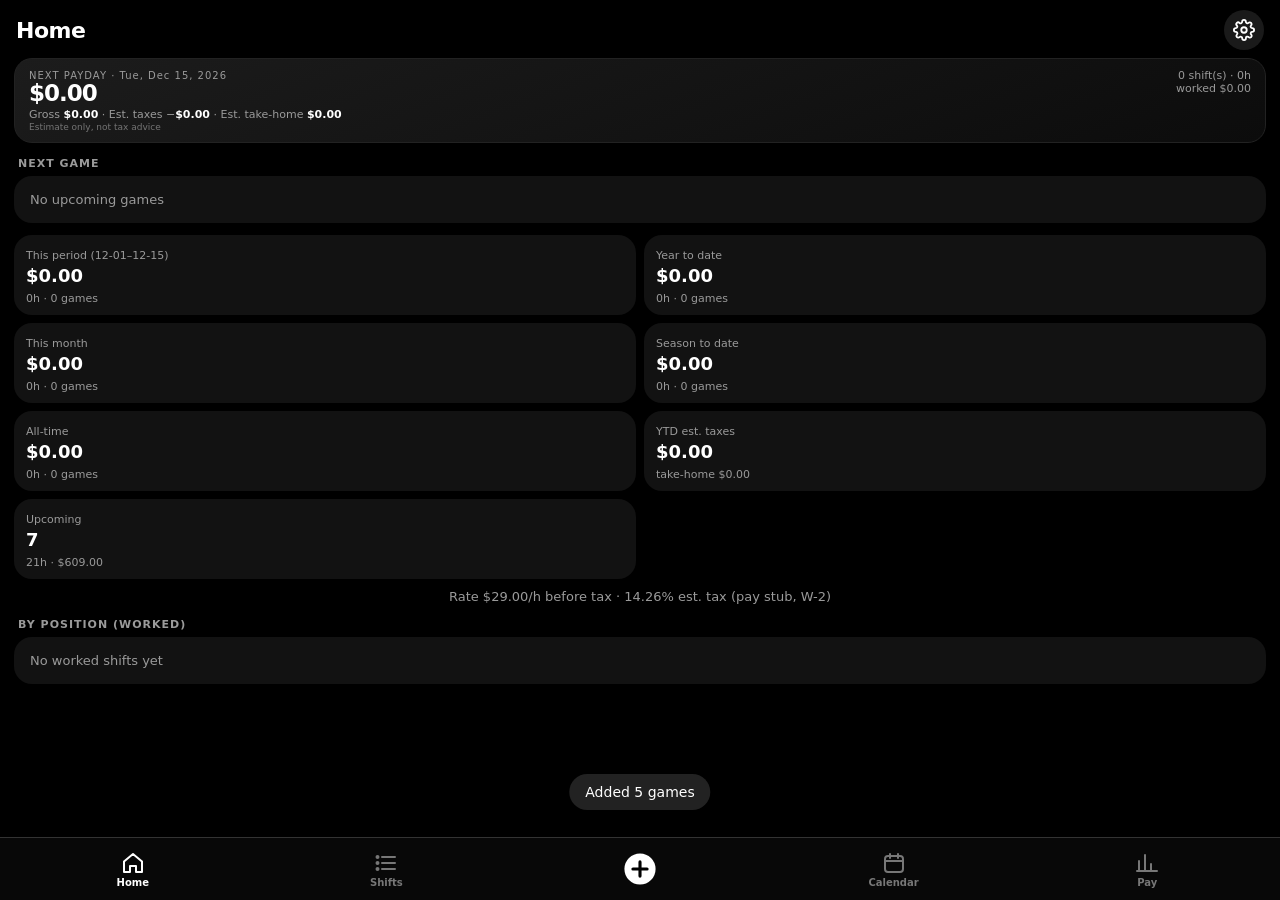
==== commit 3c6b1c83: "Compact home screen" ====
--- a/gigs/index.html
+++ b/gigs/index.html
@@ -12,9 +12,9 @@
 html{background:#000}
 body{margin:0;background:var(--bg);color:var(--tx);font-family:-apple-system,BlinkMacSystemFont,"SF Pro Text","SF Pro Display","Helvetica Neue",system-ui,sans-serif;-webkit-font-smoothing:antialiased;
  padding:calc(env(safe-area-inset-top) + 6px) calc(env(safe-area-inset-right) + 14px) calc(env(safe-area-inset-bottom) + 96px) calc(env(safe-area-inset-left) + 14px);overscroll-behavior-y:none}
-header{display:flex;align-items:center;justify-content:space-between;margin:8px 2px 14px}
-h1{font-size:30px;font-weight:800;letter-spacing:-.5px;margin:0}
-h2{font-size:13px;color:var(--mut);margin:22px 4px 8px;text-transform:uppercase;letter-spacing:1px;font-weight:600}
+header{display:flex;align-items:center;justify-content:space-between;margin:4px 2px 8px}
+h1{font-size:22px;font-weight:800;letter-spacing:-.5px;margin:0}
+h2{font-size:11px;color:var(--mut);margin:14px 4px 6px;text-transform:uppercase;letter-spacing:1px;font-weight:600}
 .card{background:var(--card);border-radius:var(--r);padding:16px;margin-bottom:12px}
 button{font:inherit;font-weight:600;border:0;border-radius:12px;min-height:46px;padding:0 14px;background:var(--card2);color:var(--tx);cursor:pointer}
 button:active{opacity:.7}
@@ -25,11 +25,13 @@
 input[type=checkbox]{-webkit-appearance:checkbox;appearance:auto}
 textarea{min-height:70px;padding:10px}
 label{font-size:12px;color:var(--mut);display:block;margin:10px 2px 4px}
-.big{font-size:28px;font-weight:800;letter-spacing:-1px;font-variant-numeric:tabular-nums;line-height:1.05}
+.big{font-size:23px;font-weight:800;letter-spacing:-1px;font-variant-numeric:tabular-nums;line-height:1.05}
 .sub{color:var(--mut);font-size:13px}
-.hero{padding:22px 18px;background:linear-gradient(160deg,#1c1c1c,#0c0c0c);border:1px solid #222}
-.grid{display:grid;grid-template-columns:1fr 1fr;gap:10px}
-.stat{background:var(--card);border-radius:var(--r);padding:14px}.stat b{display:block;font-size:22px;margin:4px 0 2px;font-variant-numeric:tabular-nums}.stat span{font-size:12px;color:var(--mut)}
+.hero{padding:10px 14px;margin-bottom:8px;background:linear-gradient(160deg,#1c1c1c,#0c0c0c);border:1px solid #222}
+.grid{display:grid;grid-template-columns:1fr 1fr;gap:8px}
+.hl{font-size:11px;color:var(--mut);margin-top:3px;white-space:nowrap;overflow:hidden;text-overflow:ellipsis}.hl b{color:var(--tx);font-weight:600}
+.ngr{display:flex;align-items:center;gap:10px;padding:10px 14px;margin-bottom:8px}.ngr .lg{width:24px;height:24px}.ngr .lg img{width:24px;height:24px}
+.stat{background:var(--card);border-radius:var(--r);padding:9px 12px}.stat b{display:block;font-size:18px;margin:2px 0 1px;font-variant-numeric:tabular-nums}.stat span{font-size:11px;color:var(--mut)}
 .flag{color:var(--yel);font-size:12px;font-weight:700;margin-top:4px}
 .tm{display:inline-flex;align-items:center;gap:6px;font-weight:700}
 .lg{width:28px;height:28px;display:inline-grid;place-items:center;flex:none}
@@ -177,6 +179,7 @@
 $("#gear").onclick=()=>show("set");
 const netLine=g=>"",aside=()=>set.payType==="1099"?"Set aside":"Est. taxes",
  taxBox=g=>{const e=taxEst(g,set);return `<div class="row taxbox" style="margin-top:8px;font-size:13px;text-align:center"><div><div class="sub">Gross</div><b>${money(e.gross)}</b></div><div><div class="sub">${aside()} (${+taxRate(set).toFixed(2)}%)</div><b>−${money(e.tax)}</b></div><div><div class="sub">Est. take-home</div><b>${money(e.net)}</b></div></div>`},
+ heroTax=g=>{const e=taxEst(g,set);return `Gross <b>${money(e.gross)}</b> · ${aside()} −<b>${money(e.tax)}</b> · Est. take-home <b>${money(e.net)}</b>`},
  DISC='<div class="sub" style="text-align:center;font-size:11px;margin-top:6px">Estimate only, not tax advice</div>';
 // shift row with swipe-left to reveal Edit/Delete; tap the row toggles it too
 function shiftRow(s){return `<div class="swr" data-id="${esc(s.id)}"><div class="swa"><button class="ed" data-e="${esc(s.id)}">Edit</button><button class="dl" data-d="${esc(s.id)}">Delete</button></div>
@@ -217,12 +220,10 @@
  if(view=="dash"){
   const ng=nextGame(shifts,today());
   const pos=Object.entries(T.byPos).map(([k,v])=>`<div class="row" style="padding:6px 0"><span>${esc(k)}</span><span class="sub">${v.n} · ${hrs(v.h)}</span><span style="text-align:right">${money(v.g)}</span></div>`).join("")||'<div class="sub">No worked shifts yet</div>';
-  $("#v-dash").innerHTML=`<div class="card hero"><div class="sub">NEXT PAYDAY</div><div class="big">${money(T.nextPay.g)}</div>
-  <div style="font-weight:600;margin-top:4px">${fmtD(T.nextPayday)}</div>
-  <div class="sub" style="margin-top:6px">expected gross${netLine(T.nextPay.g)} · ${T.nextPay.n} shift(s), ${hrs(T.nextPay.h)} · worked so far ${money(T.nextPayWorked.g)}</div>${taxBox(T.nextPay.g)}${DISC}</div>
-  <h2>Next game</h2>${ng?`<div class="card" id="ngc" style="cursor:pointer"><div class="match"><div class="side">${logo(ng.away,1)}<span>${esc(ng.away||"—")}</span></div><div class="at">@</div><div class="side">${logo(ng.home,1)}<span>${esc(ng.home||"—")}</span></div></div>
-   <div class="row"><div><div style="font-weight:600">${fmtS(ng.date)}${ng.start?" · "+t12(ng.start):""}</div><div class="sub">${esc(ng.position)} · ${esc(ng.mode)} · ${hrs(hoursOf(ng))}</div></div><div style="text-align:right"><div style="font-size:22px;font-weight:700">${money(grossOf(ng,set))}</div><div class="sub">est. pay</div></div></div>
-   ${ng.confirm?'<div class="flag">⚠ hours estimated – confirm</div>':""}</div>`:'<div class="card sub">No upcoming games</div>'}
+  $("#v-dash").innerHTML=`<div class="card hero"><div style="display:flex;align-items:baseline;justify-content:space-between;gap:8px"><div><div class="sub" style="font-size:10px;letter-spacing:1px">NEXT PAYDAY · ${fmtD(T.nextPayday)}</div><div class="big">${money(T.nextPay.g)}</div></div><div class="sub" style="font-size:11px;text-align:right">${T.nextPay.n} shift(s) · ${hrs(T.nextPay.h)}<br>worked ${money(T.nextPayWorked.g)}</div></div>
+  <div class="hl">${heroTax(T.nextPay.g)}</div><div class="sub" style="font-size:9px;opacity:.7;margin-top:1px">Estimate only, not tax advice</div></div>
+  <h2>Next game</h2>${ng?`<div class="card ngr" id="ngc" style="cursor:pointer"><span class="tm">${logo(ng.away)}${esc(ng.away||"—")}</span><span class="sub">@</span><span class="tm">${logo(ng.home)}${esc(ng.home||"—")}</span>
+   <div style="flex:1;min-width:0;text-align:right"><div style="font-size:12px;font-weight:600;white-space:nowrap">${fmtS(ng.date)}${ng.start?" · "+t12(ng.start):""} · ${money(grossOf(ng,set))}</div><div class="sub" style="font-size:11px;white-space:nowrap;overflow:hidden;text-overflow:ellipsis">${esc(ng.position)} · ${esc(ng.mode)} · ${hrs(hoursOf(ng))}${ng.confirm?' · <span style="color:var(--yel)">⚠ confirm</span>':""}</div></div></div>`:'<div class="card sub">No upcoming games</div>'}
   <div class="grid">
   <div class="stat"><span>This period (${T.periodInfo.start.slice(5)}–${T.periodInfo.end.slice(5)})</span><b>${money(T.period.g)}</b><span>${hrs(T.period.h)} · ${T.period.n} games</span></div>
   <div class="stat"><span>Year to date</span><b>${money(Y.g)}</b><span>${hrs(Y.h)} · ${Y.n} games</span></div>
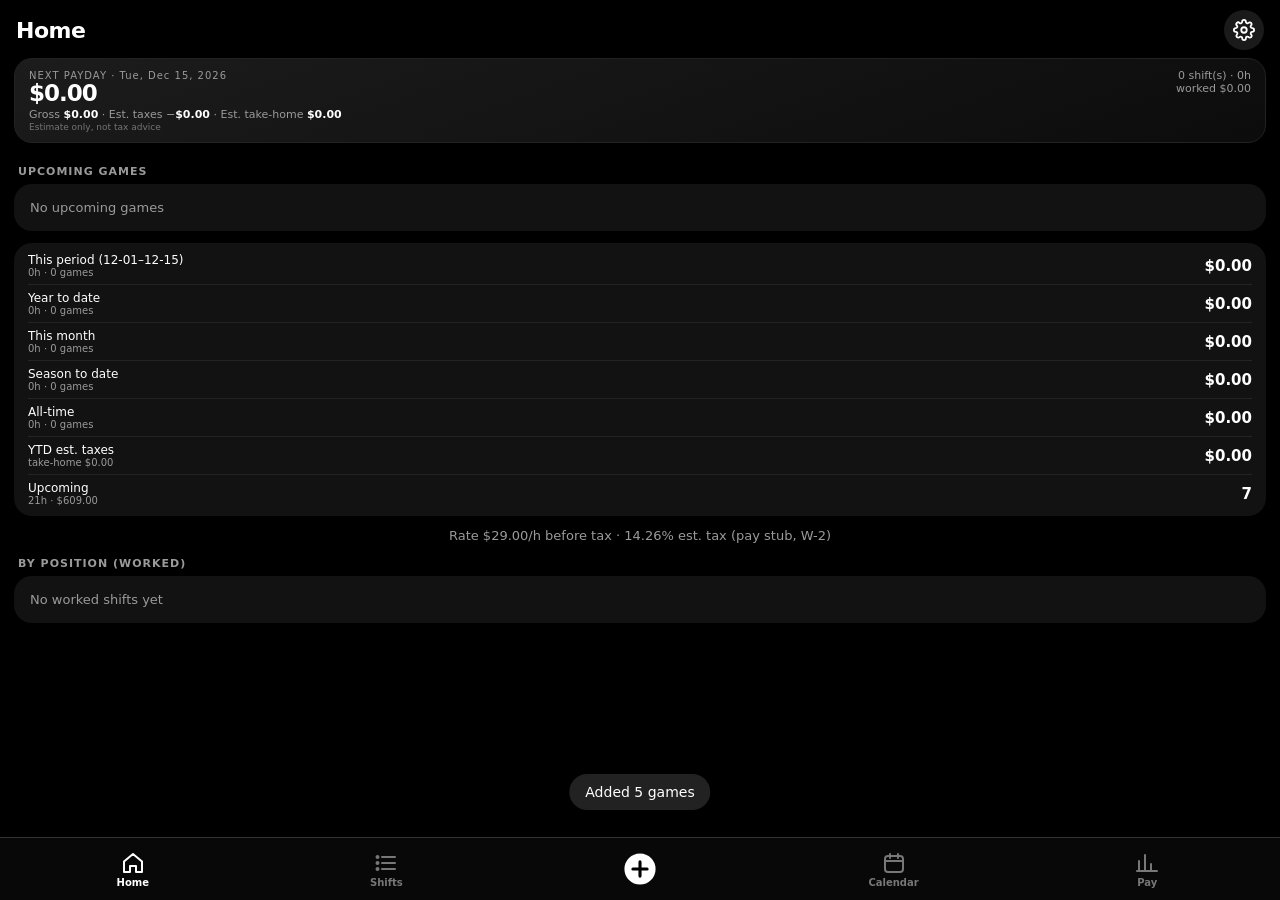
==== commit 55ea97fa: "Upcoming games and compact stats" ====
--- a/gigs/index.html
+++ b/gigs/index.html
@@ -33,6 +33,8 @@
 .ngr{display:flex;align-items:center;gap:10px;padding:10px 14px;margin-bottom:8px}.ngr .lg{width:24px;height:24px}.ngr .lg img{width:24px;height:24px}
 .stat{background:var(--card);border-radius:var(--r);padding:9px 12px}.stat b{display:block;font-size:18px;margin:2px 0 1px;font-variant-numeric:tabular-nums}.stat span{font-size:11px;color:var(--mut)}
 .flag{color:var(--yel);font-size:12px;font-weight:700;margin-top:4px}
+.ngc{padding:12px 14px;margin-bottom:8px}.ngc .match{margin:4px 0 8px}
+.sl{padding:4px 14px}.srow{display:flex;justify-content:space-between;align-items:center;gap:8px;padding:6px 0;border-bottom:1px solid rgba(255,255,255,.07);font-size:12px}.srow:last-child{border:0}.srow .sub{font-size:10px}.srow b{font-size:15px;font-variant-numeric:tabular-nums;white-space:nowrap}
 .tm{display:inline-flex;align-items:center;gap:6px;font-weight:700}
 .lg{width:28px;height:28px;display:inline-grid;place-items:center;flex:none}
 .lg img{width:28px;height:28px;object-fit:contain}
@@ -218,23 +220,25 @@
 function render(){
  const T=totals(shifts,set,today()),Y=ytd(shifts,set,today());
  if(view=="dash"){
-  const ng=nextGame(shifts,today());
+  const ng=nextGame(shifts,today()),tdy=today(),ups=shifts.filter(s=>s.status!=="worked"&&s.date>=tdy).sort((a,b)=>(a.date+(a.start||"")).localeCompare(b.date+(b.start||"")));
   const pos=Object.entries(T.byPos).map(([k,v])=>`<div class="row" style="padding:6px 0"><span>${esc(k)}</span><span class="sub">${v.n} · ${hrs(v.h)}</span><span style="text-align:right">${money(v.g)}</span></div>`).join("")||'<div class="sub">No worked shifts yet</div>';
   $("#v-dash").innerHTML=`<div class="card hero"><div style="display:flex;align-items:baseline;justify-content:space-between;gap:8px"><div><div class="sub" style="font-size:10px;letter-spacing:1px">NEXT PAYDAY · ${fmtD(T.nextPayday)}</div><div class="big">${money(T.nextPay.g)}</div></div><div class="sub" style="font-size:11px;text-align:right">${T.nextPay.n} shift(s) · ${hrs(T.nextPay.h)}<br>worked ${money(T.nextPayWorked.g)}</div></div>
   <div class="hl">${heroTax(T.nextPay.g)}</div><div class="sub" style="font-size:9px;opacity:.7;margin-top:1px">Estimate only, not tax advice</div></div>
-  <h2>Next game</h2>${ng?`<div class="card ngr" id="ngc" style="cursor:pointer"><span class="tm">${logo(ng.away)}${esc(ng.away||"—")}</span><span class="sub">@</span><span class="tm">${logo(ng.home)}${esc(ng.home||"—")}</span>
-   <div style="flex:1;min-width:0;text-align:right"><div style="font-size:12px;font-weight:600;white-space:nowrap">${fmtS(ng.date)}${ng.start?" · "+t12(ng.start):""} · ${money(grossOf(ng,set))}</div><div class="sub" style="font-size:11px;white-space:nowrap;overflow:hidden;text-overflow:ellipsis">${esc(ng.position)} · ${esc(ng.mode)} · ${hrs(hoursOf(ng))}${ng.confirm?' · <span style="color:var(--yel)">⚠ confirm</span>':""}</div></div></div>`:'<div class="card sub">No upcoming games</div>'}
-  <div class="grid">
-  <div class="stat"><span>This period (${T.periodInfo.start.slice(5)}–${T.periodInfo.end.slice(5)})</span><b>${money(T.period.g)}</b><span>${hrs(T.period.h)} · ${T.period.n} games</span></div>
-  <div class="stat"><span>Year to date</span><b>${money(Y.g)}</b><span>${hrs(Y.h)} · ${Y.n} games</span></div>
-  <div class="stat"><span>This month</span><b>${money(T.month.g)}</b><span>${hrs(T.month.h)} · ${T.month.n} games</span></div>
-  <div class="stat"><span>Season to date</span><b>${money(T.season.g)}</b><span>${hrs(T.season.h)} · ${T.season.n} games</span></div>
-  <div class="stat"><span>All-time</span><b>${money(T.all.g)}</b><span>${hrs(T.all.h)} · ${T.all.n} games</span></div>
-  <div class="stat"><span>YTD ${set.payType==="1099"?"to set aside":"est. taxes"}</span><b>${money(taxEst(Y.g,set).tax)}</b><span>take-home ${money(taxEst(Y.g,set).net)}</span></div>
-  <div class="stat"><span>Upcoming</span><b>${T.upcoming.n}</b><span>${hrs(T.upcoming.h)} · ${money(T.upcoming.g)}</span></div></div>
+  <div style="display:flex;align-items:baseline;justify-content:space-between"><h2>Upcoming games</h2>${ups.length>3?'<a href="#" id="seeall" class="sub" style="font-size:12px;color:#fff">See all ('+ups.length+') ›</a>':""}</div>${ups.length?ups.slice(0,3).map(ng=>`<div class="card ngc" data-ng="${esc(ng.id)}" style="cursor:pointer"><div class="match"><div class="side">${logo(ng.away,1)}<span>${esc(ng.away||"—")}</span></div><div class="at">@</div><div class="side">${logo(ng.home,1)}<span>${esc(ng.home||"—")}</span></div></div>
+   <div class="row"><div><div style="font-weight:600;white-space:nowrap">${fmtS(ng.date)}${ng.start?" · "+t12(ng.start):""}</div><div class="sub">${esc(ng.position)} · ${esc(ng.mode)} · ${hrs(hoursOf(ng))}</div></div><div style="text-align:right"><div style="font-size:22px;font-weight:700">${money(grossOf(ng,set))}</div><div class="sub">est. pay</div></div></div>
+   ${ng.confirm?'<div class="flag">⚠ hours estimated – confirm</div>':""}</div>`).join(""):'<div class="card sub">No upcoming games</div>'}
+  <div class="card sl">
+  <div class="srow"><div><div>This period (${T.periodInfo.start.slice(5)}–${T.periodInfo.end.slice(5)})</div><div class="sub">${hrs(T.period.h)} · ${T.period.n} games</div></div><b>${money(T.period.g)}</b></div>
+  <div class="srow"><div><div>Year to date</div><div class="sub">${hrs(Y.h)} · ${Y.n} games</div></div><b>${money(Y.g)}</b></div>
+  <div class="srow"><div><div>This month</div><div class="sub">${hrs(T.month.h)} · ${T.month.n} games</div></div><b>${money(T.month.g)}</b></div>
+  <div class="srow"><div><div>Season to date</div><div class="sub">${hrs(T.season.h)} · ${T.season.n} games</div></div><b>${money(T.season.g)}</b></div>
+  <div class="srow"><div><div>All-time</div><div class="sub">${hrs(T.all.h)} · ${T.all.n} games</div></div><b>${money(T.all.g)}</b></div>
+  <div class="srow"><div><div>YTD ${set.payType==="1099"?"to set aside":"est. taxes"}</div><div class="sub">take-home ${money(taxEst(Y.g,set).net)}</div></div><b>${money(taxEst(Y.g,set).tax)}</b></div>
+  <div class="srow"><div><div>Upcoming</div><div class="sub">${hrs(T.upcoming.h)} · ${money(T.upcoming.g)}</div></div><b>${T.upcoming.n}</b></div></div>
   <div class="sub" style="text-align:center;margin-top:10px">Rate ${money(+set.rate)}/h before tax · ${+taxRate(set).toFixed(2)}% est. tax (${set.taxMode==="detailed"?"detailed":"pay stub"}, ${set.payType==="1099"?"1099":"W-2"})</div>
   <h2>By position (worked)</h2><div class="card">${pos}</div>`;
-  if(ng)$("#ngc").onclick=()=>{editId=ng.id;show("form")};
+  document.querySelectorAll("#v-dash [data-ng]").forEach(c=>c.onclick=()=>{editId=c.dataset.ng;show("form")});
+  const sa=$("#seeall");if(sa)sa.onclick=e=>{e.preventDefault();filt="upcoming";show("shifts")};
  }
  if(view=="shifts"){
   const list=shifts.filter(s=>filt=="all"||(filt=="worked")==(s.status=="worked")).sort((a,b)=>(a.date+a.start).localeCompare(b.date+b.start)*(filt=="upcoming"?1:-1));
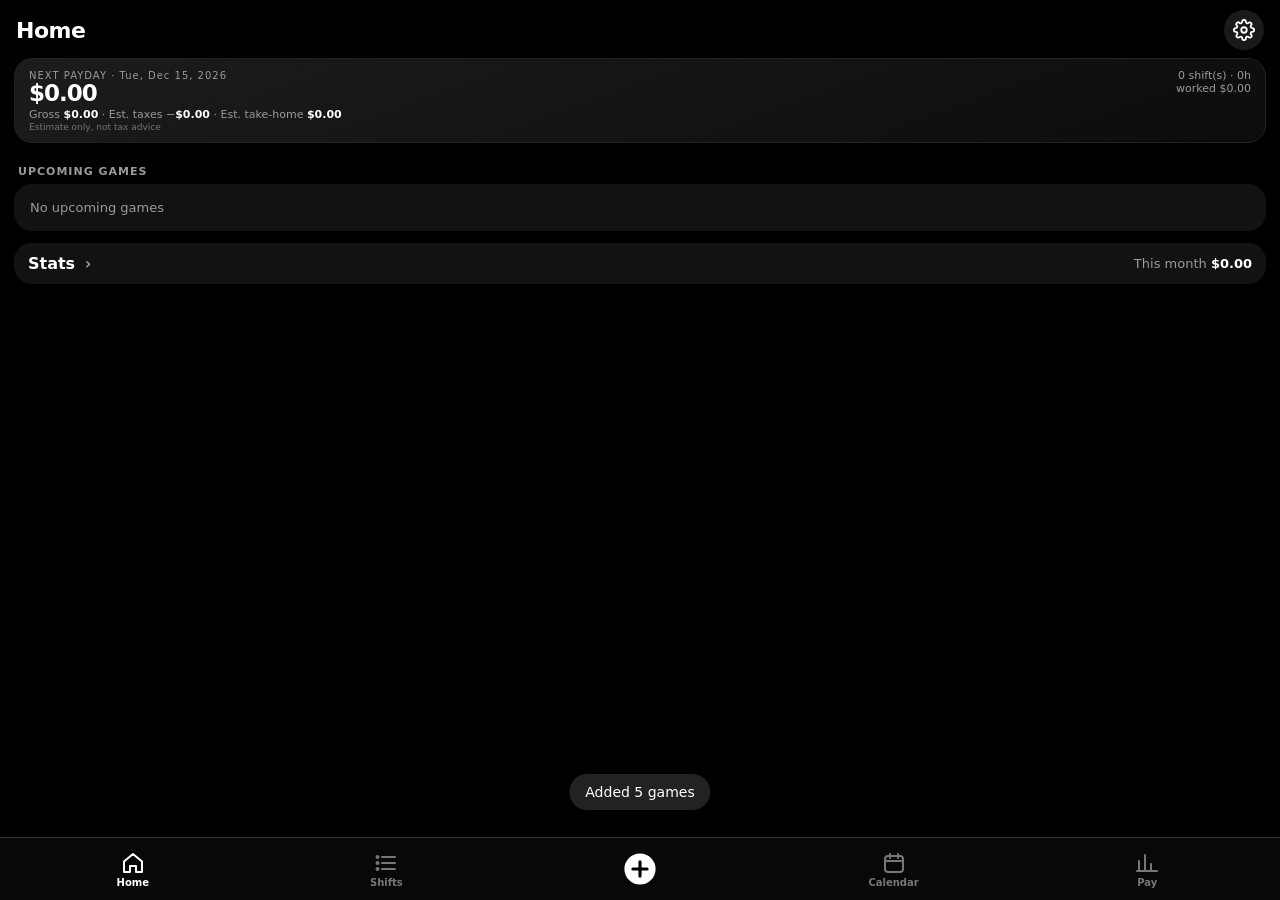
==== commit 5a90c81b: "Compact game cards and collapsible stats" ====
--- a/gigs/index.html
+++ b/gigs/index.html
@@ -31,9 +31,9 @@
 .grid{display:grid;grid-template-columns:1fr 1fr;gap:8px}
 .hl{font-size:11px;color:var(--mut);margin-top:3px;white-space:nowrap;overflow:hidden;text-overflow:ellipsis}.hl b{color:var(--tx);font-weight:600}
 .ngr{display:flex;align-items:center;gap:10px;padding:10px 14px;margin-bottom:8px}.ngr .lg{width:24px;height:24px}.ngr .lg img{width:24px;height:24px}
-.stat{background:var(--card);border-radius:var(--r);padding:9px 12px}.stat b{display:block;font-size:18px;margin:2px 0 1px;font-variant-numeric:tabular-nums}.stat span{font-size:11px;color:var(--mut)}
+.stt{display:flex;justify-content:space-between;align-items:center;padding:11px 14px;cursor:pointer;margin-top:10px}.stt .chev{color:var(--mut);margin-left:4px}.stat{background:var(--card);border-radius:var(--r);padding:9px 12px}.stat b{display:block;font-size:18px;margin:2px 0 1px;font-variant-numeric:tabular-nums}.stat span{font-size:11px;color:var(--mut)}
 .flag{color:var(--yel);font-size:12px;font-weight:700;margin-top:4px}
-.ngc{padding:12px 14px;margin-bottom:8px}.ngc .match{margin:4px 0 8px}
+.ngc{padding:8px 12px;margin-bottom:6px}.ngc .match{margin:0 0 4px;gap:4px}.ngc .match .side{flex-direction:row;justify-content:center;gap:6px;font-size:14px}.ngc .at{font-size:12px}.ngc .lg.big2,.ngc .lg.big2 img{width:26px;height:26px}.ngc .lg.big2 .badge{font-size:10px}.ngc .row{gap:6px}.ngc .row>div>div:first-child{font-size:13px}.ngc .sub{font-size:11px}.ngc .pay{font-size:17px!important;line-height:1.1}.ngc .flag{font-size:11px;margin-top:2px}
 .sl{padding:4px 14px}.srow{display:flex;justify-content:space-between;align-items:center;gap:8px;padding:6px 0;border-bottom:1px solid rgba(255,255,255,.07);font-size:12px}.srow:last-child{border:0}.srow .sub{font-size:10px}.srow b{font-size:15px;font-variant-numeric:tabular-nums;white-space:nowrap}
 .tm{display:inline-flex;align-items:center;gap:6px;font-weight:700}
 .lg{width:28px;height:28px;display:inline-grid;place-items:center;flex:none}
@@ -217,6 +217,7 @@
   if(hp)g+=`<rect x="${x}" y="${H-hw-hp}" width="${w}" height="${hp}" rx="4" fill="none" stroke="#888" stroke-dasharray="3 2"/>`;
   g+=`<text x="${x+w/2}" y="${H-hw-hp-5}" fill="#ccc" font-size="9" text-anchor="middle">${money0(d.w+d.p)}</text><text x="${x+w/2}" y="${H+14}" fill="#999" font-size="10" text-anchor="middle">${lbl(d)}</text>`});
  return g+`<rect x="${P}" y="${H+22}" width="9" height="9" rx="2" fill="#fff"/><text x="${P+14}" y="${H+30}" fill="#999" font-size="10">Worked</text><rect x="${P+70}" y="${H+22}" width="9" height="9" rx="2" fill="none" stroke="#888" stroke-dasharray="2 2"/><text x="${P+84}" y="${H+30}" fill="#999" font-size="10">Planned</text></svg>`}
+let statsOpen=false;
 function render(){
  const T=totals(shifts,set,today()),Y=ytd(shifts,set,today());
  if(view=="dash"){
@@ -225,9 +226,10 @@
   $("#v-dash").innerHTML=`<div class="card hero"><div style="display:flex;align-items:baseline;justify-content:space-between;gap:8px"><div><div class="sub" style="font-size:10px;letter-spacing:1px">NEXT PAYDAY · ${fmtD(T.nextPayday)}</div><div class="big">${money(T.nextPay.g)}</div></div><div class="sub" style="font-size:11px;text-align:right">${T.nextPay.n} shift(s) · ${hrs(T.nextPay.h)}<br>worked ${money(T.nextPayWorked.g)}</div></div>
   <div class="hl">${heroTax(T.nextPay.g)}</div><div class="sub" style="font-size:9px;opacity:.7;margin-top:1px">Estimate only, not tax advice</div></div>
   <div style="display:flex;align-items:baseline;justify-content:space-between"><h2>Upcoming games</h2>${ups.length>3?'<a href="#" id="seeall" class="sub" style="font-size:12px;color:#fff">See all ('+ups.length+') ›</a>':""}</div>${ups.length?ups.slice(0,3).map(ng=>`<div class="card ngc" data-ng="${esc(ng.id)}" style="cursor:pointer"><div class="match"><div class="side">${logo(ng.away,1)}<span>${esc(ng.away||"—")}</span></div><div class="at">@</div><div class="side">${logo(ng.home,1)}<span>${esc(ng.home||"—")}</span></div></div>
-   <div class="row"><div><div style="font-weight:600;white-space:nowrap">${fmtS(ng.date)}${ng.start?" · "+t12(ng.start):""}</div><div class="sub">${esc(ng.position)} · ${esc(ng.mode)} · ${hrs(hoursOf(ng))}</div></div><div style="text-align:right"><div style="font-size:22px;font-weight:700">${money(grossOf(ng,set))}</div><div class="sub">est. pay</div></div></div>
+   <div class="row"><div><div style="font-weight:600;white-space:nowrap">${fmtS(ng.date)}${ng.start?" · "+t12(ng.start):""}</div><div class="sub">${esc(ng.position)} · ${esc(ng.mode)} · ${hrs(hoursOf(ng))}</div></div><div style="text-align:right"><div class="pay" style="font-size:22px;font-weight:700">${money(grossOf(ng,set))}</div><div class="sub">est. pay</div></div></div>
    ${ng.confirm?'<div class="flag">⚠ hours estimated – confirm</div>':""}</div>`).join(""):'<div class="card sub">No upcoming games</div>'}
-  <div class="card sl">
+  <div class="card stt" id="stt" role="button" tabindex="0" aria-expanded="${statsOpen}"><span style="font-weight:600">Stats <span class="chev">${statsOpen?"⌄":"›"}</span></span><span class="sub">This month <b style="color:#fff">${money(T.month.g)}</b></span></div>
+  <div id="stx" style="display:${statsOpen?"block":"none"}"><div class="card sl">
   <div class="srow"><div><div>This period (${T.periodInfo.start.slice(5)}–${T.periodInfo.end.slice(5)})</div><div class="sub">${hrs(T.period.h)} · ${T.period.n} games</div></div><b>${money(T.period.g)}</b></div>
   <div class="srow"><div><div>Year to date</div><div class="sub">${hrs(Y.h)} · ${Y.n} games</div></div><b>${money(Y.g)}</b></div>
   <div class="srow"><div><div>This month</div><div class="sub">${hrs(T.month.h)} · ${T.month.n} games</div></div><b>${money(T.month.g)}</b></div>
@@ -236,7 +238,8 @@
   <div class="srow"><div><div>YTD ${set.payType==="1099"?"to set aside":"est. taxes"}</div><div class="sub">take-home ${money(taxEst(Y.g,set).net)}</div></div><b>${money(taxEst(Y.g,set).tax)}</b></div>
   <div class="srow"><div><div>Upcoming</div><div class="sub">${hrs(T.upcoming.h)} · ${money(T.upcoming.g)}</div></div><b>${T.upcoming.n}</b></div></div>
   <div class="sub" style="text-align:center;margin-top:10px">Rate ${money(+set.rate)}/h before tax · ${+taxRate(set).toFixed(2)}% est. tax (${set.taxMode==="detailed"?"detailed":"pay stub"}, ${set.payType==="1099"?"1099":"W-2"})</div>
-  <h2>By position (worked)</h2><div class="card">${pos}</div>`;
+  <h2>By position (worked)</h2><div class="card">${pos}</div></div>`;
+  const st=$("#stt");st.onclick=()=>{statsOpen=!statsOpen;render()};st.onkeydown=e=>{if(e.key=="Enter"||e.key==" "){e.preventDefault();st.onclick()}};
   document.querySelectorAll("#v-dash [data-ng]").forEach(c=>c.onclick=()=>{editId=c.dataset.ng;show("form")});
   const sa=$("#seeall");if(sa)sa.onclick=e=>{e.preventDefault();filt="upcoming";show("shifts")};
  }
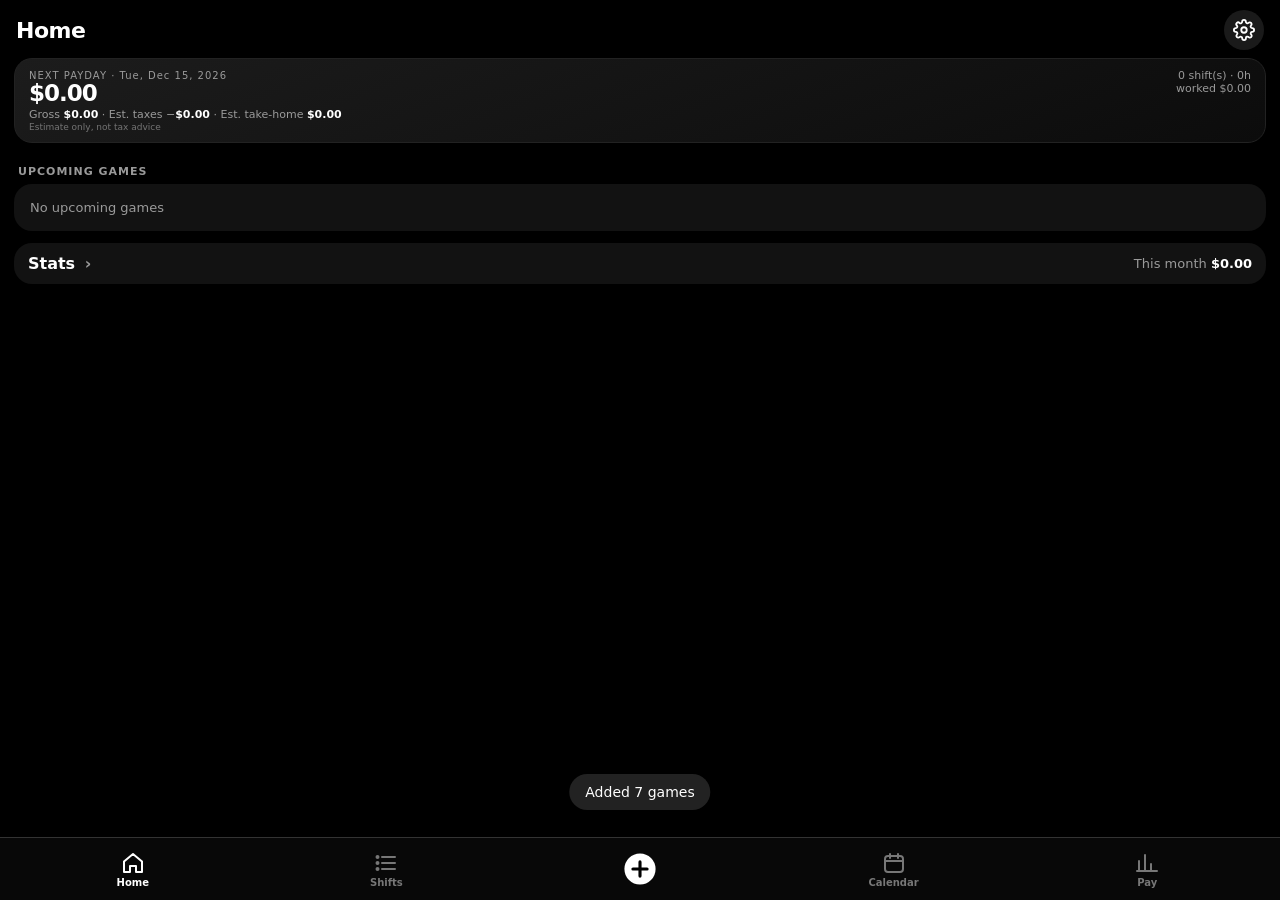
==== commit bd85f413: "Restore Nov 1 and Nov 3 shifts" ====
--- a/gigs/index.html
+++ b/gigs/index.html
@@ -143,7 +143,7 @@
 function nextGame(shifts,todayStr){return shifts.filter(s=>s.status!=="worked"&&s.date>=todayStr).sort((a,b)=>(a.date+(a.start||"")).localeCompare(b.date+(b.start||"")))[0]||null}
 function posFor(role){const r=(role||"").toLowerCase();if(r.includes("shot attempts"))return r.includes("home")?"SA-H":r.includes("visitor")||r.includes("away")?"SA-V":"SA";if(r.includes("event analyst"))return"EA";if(r.includes("video")||r.includes("sav"))return"SAV";if(r.includes("scor"))return"Scorer";return"Other"}
 function gameToShift(g){const[h,m]=(g.time||"").split(":").map(Number),tt=g.time?((h%12||12)+":"+pad(m)+(h<12?" AM":" PM")+" ET start. "):"";
- return{id:g.id,date:g.date,away:g.away,home:g.home,position:posFor(g.role),mode:g.remote===false?"In-person":"Remote",start:g.time||"",end:"",hours:String(g.estHours??3),status:"upcoming",confirm:g.needsConfirm!==false,
+ return{id:g.id,date:g.date,away:g.away,home:g.home,position:posFor(g.role),mode:g.remote===false?"In-person":"Remote",start:g.start||g.time||"",end:g.end||"",hours:String(g.hours??g.estHours??3),status:g.status==="worked"?"worked":"upcoming",confirm:g.needsConfirm!==false,
  notes:tt+(g.needsConfirm!==false?"Hours estimated – confirm. ":"")+(g.role||"")+(g.gameNumber?" (Game #"+g.gameNumber+")":"")}}
 // merge schedule games: skip ids already imported (deleted/edited stay as user left them) and same date+away+home already present
 function mergeSchedule(shifts,imported,games){shifts=shifts.slice();imported=imported.slice();let added=0;
@@ -225,7 +225,7 @@
   const pos=Object.entries(T.byPos).map(([k,v])=>`<div class="row" style="padding:6px 0"><span>${esc(k)}</span><span class="sub">${v.n} · ${hrs(v.h)}</span><span style="text-align:right">${money(v.g)}</span></div>`).join("")||'<div class="sub">No worked shifts yet</div>';
   $("#v-dash").innerHTML=`<div class="card hero"><div style="display:flex;align-items:baseline;justify-content:space-between;gap:8px"><div><div class="sub" style="font-size:10px;letter-spacing:1px">NEXT PAYDAY · ${fmtD(T.nextPayday)}</div><div class="big">${money(T.nextPay.g)}</div></div><div class="sub" style="font-size:11px;text-align:right">${T.nextPay.n} shift(s) · ${hrs(T.nextPay.h)}<br>worked ${money(T.nextPayWorked.g)}</div></div>
   <div class="hl">${heroTax(T.nextPay.g)}</div><div class="sub" style="font-size:9px;opacity:.7;margin-top:1px">Estimate only, not tax advice</div></div>
-  <div style="display:flex;align-items:baseline;justify-content:space-between"><h2>Upcoming games</h2>${ups.length>3?'<a href="#" id="seeall" class="sub" style="font-size:12px;color:#fff">See all ('+ups.length+') ›</a>':""}</div>${ups.length?ups.slice(0,3).map(ng=>`<div class="card ngc" data-ng="${esc(ng.id)}" style="cursor:pointer"><div class="match"><div class="side">${logo(ng.away,1)}<span>${esc(ng.away||"—")}</span></div><div class="at">@</div><div class="side">${logo(ng.home,1)}<span>${esc(ng.home||"—")}</span></div></div>
+  <div style="display:flex;align-items:baseline;justify-content:space-between"><h2>Upcoming games</h2>${ups.length>6?'<a href="#" id="seeall" class="sub" style="font-size:12px;color:#fff">See all ('+ups.length+') ›</a>':""}</div>${ups.length?ups.slice(0,6).map(ng=>`<div class="card ngc" data-ng="${esc(ng.id)}" style="cursor:pointer"><div class="match"><div class="side">${logo(ng.away,1)}<span>${esc(ng.away||"—")}</span></div><div class="at">@</div><div class="side">${logo(ng.home,1)}<span>${esc(ng.home||"—")}</span></div></div>
    <div class="row"><div><div style="font-weight:600;white-space:nowrap">${fmtS(ng.date)}${ng.start?" · "+t12(ng.start):""}</div><div class="sub">${esc(ng.position)} · ${esc(ng.mode)} · ${hrs(hoursOf(ng))}</div></div><div style="text-align:right"><div class="pay" style="font-size:22px;font-weight:700">${money(grossOf(ng,set))}</div><div class="sub">est. pay</div></div></div>
    ${ng.confirm?'<div class="flag">⚠ hours estimated – confirm</div>':""}</div>`).join(""):'<div class="card sub">No upcoming games</div>'}
   <div class="card stt" id="stt" role="button" tabindex="0" aria-expanded="${statsOpen}"><span style="font-weight:600">Stats <span class="chev">${statsOpen?"⌄":"›"}</span></span><span class="sub">This month <b style="color:#fff">${money(T.month.g)}</b></span></div>
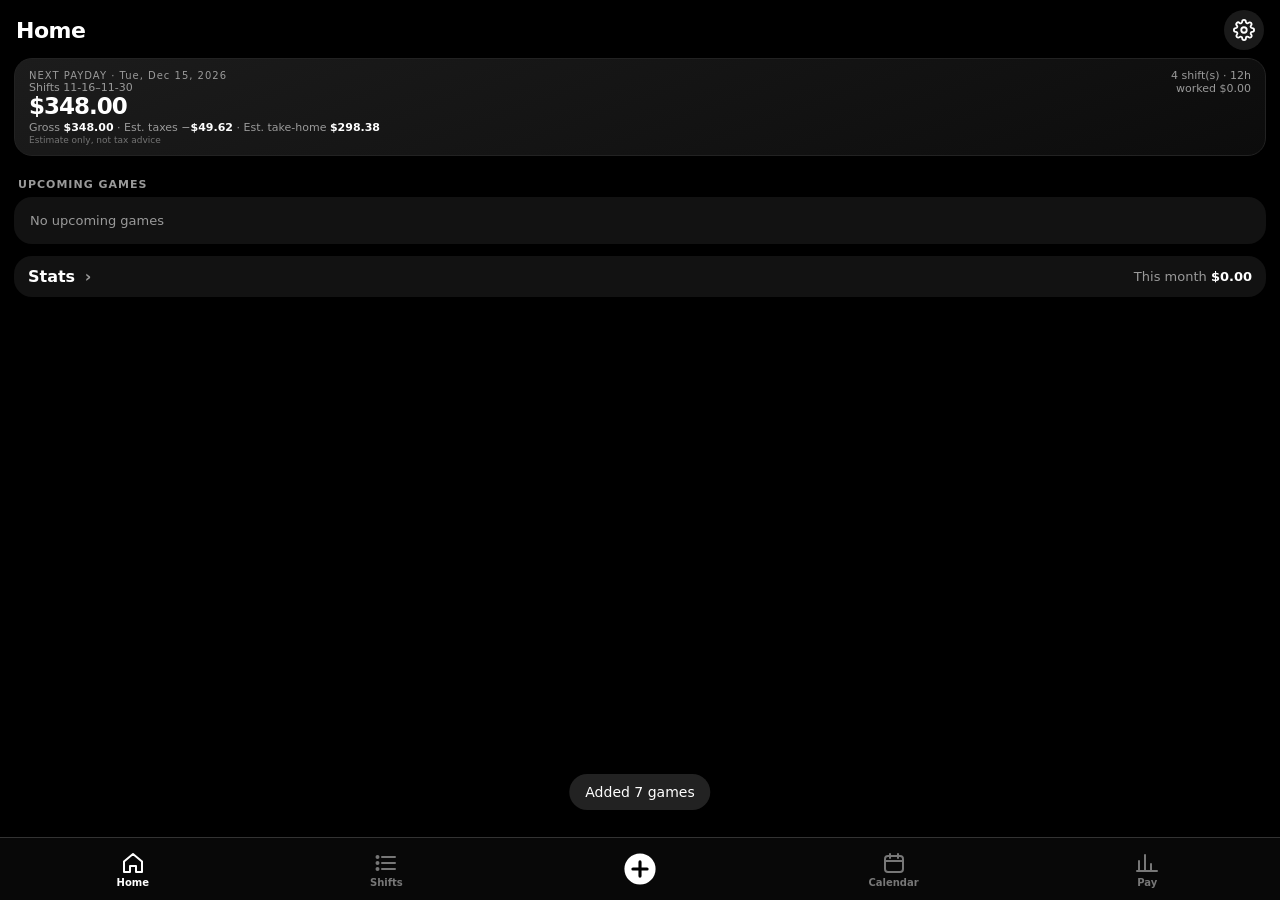
==== commit 741b967b: "Pay the 1st–15th on the 30th and the rest on the next 15th Clocked was paying days 1–15 on the 15th " ====
--- a/gigs/index.html
+++ b/gigs/index.html
@@ -99,11 +99,20 @@
   return 0;
 }
 const grossOf=(s,set)=>hoursOf(s)*(s.rate!=null&&s.rate!==""?+s.rate:set.rate);
-// period for a shift date: days 1..split -> paid on 15th; split+1..end -> paid on 30th/last day
+// Days 1..split are paid on the 30th of that month (last day in Feb). Days after the split through month-end are paid on the 15th of the NEXT month.
+// Dec 15 pays Nov 16–Nov 30. Dec 30 pays Dec 1–Dec 15. A shift on the 15th is in the early window; the 31st is paid on the 15th of the next month. Dec 16–31 pay Jan 15.
 function periodFor(dateStr,set){
   const d=parseD(dateStr),y=d.getFullYear(),m=d.getMonth(),day=d.getDate(),sp=Math.min(set.split,lastDay(y,m)-1);
-  if(day<=sp)return{key:`${y}-${pad(m+1)}-A`,start:`${y}-${pad(m+1)}-01`,end:`${y}-${pad(m+1)}-${pad(sp)}`,payday:`${y}-${pad(m+1)}-15`};
-  return{key:`${y}-${pad(m+1)}-B`,start:`${y}-${pad(m+1)}-${pad(sp+1)}`,end:`${y}-${pad(m+1)}-${pad(lastDay(y,m))}`,payday:`${y}-${pad(m+1)}-${pad(secondPay(y,m))}`};
+  if(day<=sp)return{key:`${y}-${pad(m+1)}-A`,start:`${y}-${pad(m+1)}-01`,end:`${y}-${pad(m+1)}-${pad(sp)}`,payday:`${y}-${pad(m+1)}-${pad(secondPay(y,m))}`};
+  let py=y,pm=m+1;if(pm>11){pm=0;py++}
+  return{key:`${y}-${pad(m+1)}-B`,start:`${y}-${pad(m+1)}-${pad(sp+1)}`,end:`${y}-${pad(m+1)}-${pad(lastDay(y,m))}`,payday:`${py}-${pad(pm+1)}-15`};
+}
+// Work dates a payday covers. The 15th pays the previous month's late window; the 30th (or Feb's last day) pays this month's early window.
+function spanForPayday(paydayStr,set){
+  const d=parseD(paydayStr),y=d.getFullYear(),m=d.getMonth();
+  if(d.getDate()<=15){let py=y,pm=m-1;if(pm<0){pm=11;py--}const sp=Math.min(set.split,lastDay(py,pm)-1);return{start:`${py}-${pad(pm+1)}-${pad(sp+1)}`,end:`${py}-${pad(pm+1)}-${pad(lastDay(py,pm))}`}}
+  const sp=Math.min(set.split,lastDay(y,m)-1);
+  return{start:`${y}-${pad(m+1)}-01`,end:`${y}-${pad(m+1)}-${pad(sp)}`};
 }
 function nextPayday(todayStr){
   const t=parseD(todayStr);let y=t.getFullYear(),m=t.getMonth();
@@ -153,7 +162,7 @@
 function taxRate(set){const n=k=>+set[k]||0;if(set.taxMode!=="detailed")return n("stubRate");
  const fica=set.fica===false?0:(set.payType==="1099"?15.3*0.9235:7.65);return n("fedRate")+n("paRate")+n("localRate")+fica}
 function taxEst(g,set){const t=Math.round(g*taxRate(set))/100;return{gross:g,tax:t,net:Math.round((g-t)*100)/100}}
-if(typeof module!=="undefined")module.exports={taxRate,taxEst,periodFor,nextPayday,hoursOf,grossOf,totals,seasonRange,toCSV,parseCSV,DEF_SET,TEAMS,TEAM_NAMES,logoURL,ytd,series,nextGame,mergeSchedule,gameToShift,posFor};
+if(typeof module!=="undefined")module.exports={taxRate,taxEst,periodFor,spanForPayday,nextPayday,hoursOf,grossOf,totals,seasonRange,toCSV,parseCSV,DEF_SET,TEAMS,TEAM_NAMES,logoURL,ytd,series,nextGame,mergeSchedule,gameToShift,posFor};
 /*LOGIC-END*/
 if(typeof document!=="undefined"){
 const $=s=>document.querySelector(s),$$=s=>document.querySelectorAll(s),money=n=>"$"+n.toFixed(2),money0=n=>"$"+Math.round(n).toLocaleString(),hrs=n=>(Math.round(n*100)/100)+"h";
@@ -169,6 +178,7 @@
 const today=()=>window.__TODAY__||ymd(new Date()),net=g=>taxEst(g,set).net;
 const fmtD=s=>parseD(s).toLocaleDateString(undefined,{weekday:"short",month:"short",day:"numeric",year:"numeric"});
 const fmtS=s=>parseD(s).toLocaleDateString(undefined,{weekday:"short",month:"short",day:"numeric"});
+const fmtPay=s=>parseD(s).toLocaleDateString(undefined,{month:"short",day:"numeric"});
 const t12=t=>{if(!t)return"";let[h,m]=t.split(":").map(Number);return(h%12||12)+":"+pad(m)+(h<12?" AM":" PM")};
 // team logo with text-badge fallback (onerror swaps to badge)
 const logo=(a,big)=>{if(!a)return"";const u=logoURL(a);return `<span class="lg${big?" big2":""}">${u?`<img src="${u}" alt="${esc(a)}" loading="lazy" onerror="this.outerHTML='<span class=badge>${esc(a)}</span>'">`:`<span class="badge">${esc(a)}</span>`}</span>`};
@@ -186,7 +196,7 @@
 // shift row with swipe-left to reveal Edit/Delete; tap the row toggles it too
 function shiftRow(s){return `<div class="swr" data-id="${esc(s.id)}"><div class="swa"><button class="ed" data-e="${esc(s.id)}">Edit</button><button class="dl" data-d="${esc(s.id)}">Delete</button></div>
  <div class="swf ${s.status=="worked"?"w":"u"}" role="button" tabindex="0" aria-label="Shift actions"><div class="row"><div style="flex:3">${matchup(s)}</div><b style="text-align:right;flex:1">${money(grossOf(s,set))}</b></div>
- <div class="sub" style="margin-top:6px">${fmtD(s.date)}${s.start?" · "+t12(s.start):""} · ${esc(s.position)} · ${esc(s.mode)} · ${hrs(hoursOf(s))}</div>
+ <div class="sub" style="margin-top:6px">${fmtD(s.date)}${s.start?" · "+t12(s.start):""} · ${esc(s.position)} · ${esc(s.mode)} · ${hrs(hoursOf(s))} · pays ${fmtPay(periodFor(s.date,set).payday)}</div>
  ${s.confirm?'<div class="flag">⚠ hours estimated – confirm</div>':""}${s.notes?`<div class="sub" style="margin-top:4px">${esc(s.notes)}</div>`:""}
  <div class="row" style="margin-top:10px">${s.status!="worked"?`<button class="pri" data-w="${esc(s.id)}">Mark worked</button>`:`<button data-u="${esc(s.id)}">Undo worked</button>`}</div></div></div>`}
 function bindRows(root){
@@ -221,16 +231,16 @@
 function render(){
  const T=totals(shifts,set,today()),Y=ytd(shifts,set,today());
  if(view=="dash"){
-  const ng=nextGame(shifts,today()),tdy=today(),ups=shifts.filter(s=>s.status!=="worked"&&s.date>=tdy).sort((a,b)=>(a.date+(a.start||"")).localeCompare(b.date+(b.start||"")));
+  const ng=nextGame(shifts,today()),tdy=today(),ups=shifts.filter(s=>s.status!=="worked"&&s.date>=tdy).sort((a,b)=>(a.date+(a.start||"")).localeCompare(b.date+(b.start||""))),cov=spanForPayday(T.nextPayday,set);
   const pos=Object.entries(T.byPos).map(([k,v])=>`<div class="row" style="padding:6px 0"><span>${esc(k)}</span><span class="sub">${v.n} · ${hrs(v.h)}</span><span style="text-align:right">${money(v.g)}</span></div>`).join("")||'<div class="sub">No worked shifts yet</div>';
-  $("#v-dash").innerHTML=`<div class="card hero"><div style="display:flex;align-items:baseline;justify-content:space-between;gap:8px"><div><div class="sub" style="font-size:10px;letter-spacing:1px">NEXT PAYDAY · ${fmtD(T.nextPayday)}</div><div class="big">${money(T.nextPay.g)}</div></div><div class="sub" style="font-size:11px;text-align:right">${T.nextPay.n} shift(s) · ${hrs(T.nextPay.h)}<br>worked ${money(T.nextPayWorked.g)}</div></div>
+  $("#v-dash").innerHTML=`<div class="card hero"><div style="display:flex;align-items:baseline;justify-content:space-between;gap:8px"><div><div class="sub" style="font-size:10px;letter-spacing:1px">NEXT PAYDAY · ${fmtD(T.nextPayday)}</div><div class="sub" style="font-size:11px">Shifts ${cov.start.slice(5)}–${cov.end.slice(5)}</div><div class="big">${money(T.nextPay.g)}</div></div><div class="sub" style="font-size:11px;text-align:right">${T.nextPay.n} shift(s) · ${hrs(T.nextPay.h)}<br>worked ${money(T.nextPayWorked.g)}</div></div>
   <div class="hl">${heroTax(T.nextPay.g)}</div><div class="sub" style="font-size:9px;opacity:.7;margin-top:1px">Estimate only, not tax advice</div></div>
   <div style="display:flex;align-items:baseline;justify-content:space-between"><h2>Upcoming games</h2>${ups.length>6?'<a href="#" id="seeall" class="sub" style="font-size:12px;color:#fff">See all ('+ups.length+') ›</a>':""}</div>${ups.length?ups.slice(0,6).map(ng=>`<div class="card ngc" data-ng="${esc(ng.id)}" style="cursor:pointer"><div class="match"><div class="side">${logo(ng.away,1)}<span>${esc(ng.away||"—")}</span></div><div class="at">@</div><div class="side">${logo(ng.home,1)}<span>${esc(ng.home||"—")}</span></div></div>
-   <div class="row"><div><div style="font-weight:600;white-space:nowrap">${fmtS(ng.date)}${ng.start?" · "+t12(ng.start):""}</div><div class="sub">${esc(ng.position)} · ${esc(ng.mode)} · ${hrs(hoursOf(ng))}</div></div><div style="text-align:right"><div class="pay" style="font-size:22px;font-weight:700">${money(grossOf(ng,set))}</div><div class="sub">est. pay</div></div></div>
+   <div class="row"><div><div style="font-weight:600;white-space:nowrap">${fmtS(ng.date)}${ng.start?" · "+t12(ng.start):""}</div><div class="sub">${esc(ng.position)} · ${esc(ng.mode)} · ${hrs(hoursOf(ng))} · pays ${fmtPay(periodFor(ng.date,set).payday)}</div></div><div style="text-align:right"><div class="pay" style="font-size:22px;font-weight:700">${money(grossOf(ng,set))}</div><div class="sub">est. pay</div></div></div>
    ${ng.confirm?'<div class="flag">⚠ hours estimated – confirm</div>':""}</div>`).join(""):'<div class="card sub">No upcoming games</div>'}
   <div class="card stt" id="stt" role="button" tabindex="0" aria-expanded="${statsOpen}"><span style="font-weight:600">Stats <span class="chev">${statsOpen?"⌄":"›"}</span></span><span class="sub">This month <b style="color:#fff">${money(T.month.g)}</b></span></div>
   <div id="stx" style="display:${statsOpen?"block":"none"}"><div class="card sl">
-  <div class="srow"><div><div>This period (${T.periodInfo.start.slice(5)}–${T.periodInfo.end.slice(5)})</div><div class="sub">${hrs(T.period.h)} · ${T.period.n} games</div></div><b>${money(T.period.g)}</b></div>
+  <div class="srow"><div><div>This period (${T.periodInfo.start.slice(5)}–${T.periodInfo.end.slice(5)})</div><div class="sub">${hrs(T.period.h)} · ${T.period.n} games · pays ${fmtPay(T.periodInfo.payday)}</div></div><b>${money(T.period.g)}</b></div>
   <div class="srow"><div><div>Year to date</div><div class="sub">${hrs(Y.h)} · ${Y.n} games</div></div><b>${money(Y.g)}</b></div>
   <div class="srow"><div><div>This month</div><div class="sub">${hrs(T.month.h)} · ${T.month.n} games</div></div><b>${money(T.month.g)}</b></div>
   <div class="srow"><div><div>Season to date</div><div class="sub">${hrs(T.season.h)} · ${T.season.n} games</div></div><b>${money(T.season.g)}</b></div>
@@ -281,8 +291,8 @@
   <div class="sub" id="f-calc" style="margin-top:8px"></div>
   <div class="row" style="margin-top:12px"><button class="pri" id="f-save">Save</button>${editId?'<button class="dng" id="f-del">Delete</button>':""}</div></div>`;
   let mode=s.mode,st=s.status;
-  const calc=()=>{const h=hoursOf({hours:$("#f-hours").value,start:$("#f-start").value,end:$("#f-end").value});$("#f-calc").textContent=`${hrs(h)} × ${money(+set.rate)} = ${money(h*set.rate)} gross${netLine(h*set.rate)}`};
-  ["#f-hours","#f-start","#f-end"].forEach(i=>$(i).oninput=calc);calc();
+  const calc=()=>{const h=hoursOf({hours:$("#f-hours").value,start:$("#f-start").value,end:$("#f-end").value});const d=$("#f-date").value;const pay=/^\d{4}-\d{2}-\d{2}$/.test(d)?periodFor(d,set).payday:"";$("#f-calc").textContent=`${hrs(h)} × ${money(+set.rate)} = ${money(h*set.rate)} gross${pay?" · pays "+fmtPay(pay):""}${netLine(h*set.rate)}`};
+  ["#f-hours","#f-start","#f-end","#f-date"].forEach(i=>{$(i).oninput=calc;$(i).onchange=calc});calc();
   $("#m-r").onclick=()=>{mode="Remote";$("#m-r").classList.add("on");$("#m-i").classList.remove("on")};
   $("#m-i").onclick=()=>{mode="In-person";$("#m-i").classList.add("on");$("#m-r").classList.remove("on")};
   $("#s-u").onclick=()=>{st="upcoming";$("#s-u").classList.add("on");$("#s-w").classList.remove("on")};
@@ -294,9 +304,9 @@
  if(view=="pay"){
   const map={};for(const s of shifts){const p=periodFor(s.date,set).payday;(map[p]=map[p]||[]).push(s)}
   Object.keys(pays).forEach(p=>map[p]=map[p]||[]);
-  $("#v-pay").innerHTML=`<div class="card chart"><div class="seg"><button data-cm="period">Per pay period</button><button data-cm="month">Per month</button></div>${chartSVG(chartMode)}</div><h2>Paydays</h2>${DISC}`+Object.keys(map).sort().reverse().map(p=>{const w=sum(map[p],set,s=>s.status=="worked"),a=sum(map[p],set,()=>true),r=pays[p];
+  $("#v-pay").innerHTML=`<div class="card chart"><div class="seg"><button data-cm="period">Per pay period</button><button data-cm="month">Per month</button></div>${chartSVG(chartMode)}</div><h2>Paydays</h2>${DISC}`+Object.keys(map).sort().reverse().map(p=>{const w=sum(map[p],set,s=>s.status=="worked"),a=sum(map[p],set,()=>true),r=pays[p],span=spanForPayday(p,set);
    return `<div class="card" style="border-left:4px solid ${r?"#fff":"#555"}"><div class="row"><b style="flex:2">${fmtD(p)}</b><b style="text-align:right">${money(a.g)}</b></div>
-   <div class="sub" style="margin-top:4px">${a.n} shift(s) · ${hrs(a.h)} · worked ${money(w.g)}${netLine(a.g)}</div>${taxBox(a.g)}
+   <div class="sub" style="margin-top:4px">Shifts ${span.start.slice(5)}–${span.end.slice(5)} · ${a.n} shift(s) · ${hrs(a.h)} · worked ${money(w.g)}${netLine(a.g)}</div>${taxBox(a.g)}
    ${r?`<div style="color:var(--grn);margin-top:4px">Received ${money(+r.amount)} · diff vs gross ${money(+r.amount-a.g)} · vs est. take-home ${money(+r.amount-net(a.g))}</div>`:""}
    <div class="row" style="margin-top:10px"><input type="number" step="0.01" inputmode="decimal" placeholder="Actual amount" data-amt="${p}" value="${r?r.amount:""}"><button class="pri" data-rcv="${p}">${r?"Update":"Mark received"}</button>${r?`<button data-clr="${p}">Clear</button>`:""}</div></div>`}).join("");
   $$("[data-cm]").forEach(b=>{b.classList.toggle("on",b.dataset.cm==chartMode);b.onclick=()=>{chartMode=b.dataset.cm;render()}});
@@ -306,7 +316,7 @@
  if(view=="set"){
   $("#v-set").innerHTML=`<div class="card">
   <label>Hourly rate ($)</label><input type="number" step="0.01" id="c-rate" value="${set.rate}">
-  <label>Pay period split: shifts on day 1–N paid on the 15th; N+1–end paid on the 30th (last day in Feb)</label><input type="number" min="1" max="28" id="c-split" value="${set.split}">
+  <label>Pay period split: shifts on day 1–N are paid on the 30th of that month (last day in Feb); day N+1 through month-end are paid on the 15th of the next month</label><input type="number" min="1" max="28" id="c-split" value="${set.split}">
   <div class="row"><div><label>Season start month</label><input type="number" min="1" max="12" id="c-ss" value="${set.seasonStart}"></div><div><label>Season end month</label><input type="number" min="1" max="12" id="c-se" value="${set.seasonEnd}"></div></div>
   <label>Positions (comma separated)</label><input id="c-pos" value="${esc(set.positions.join(", "))}">
   <h2 style="margin:16px 0 4px">Taxes</h2>
